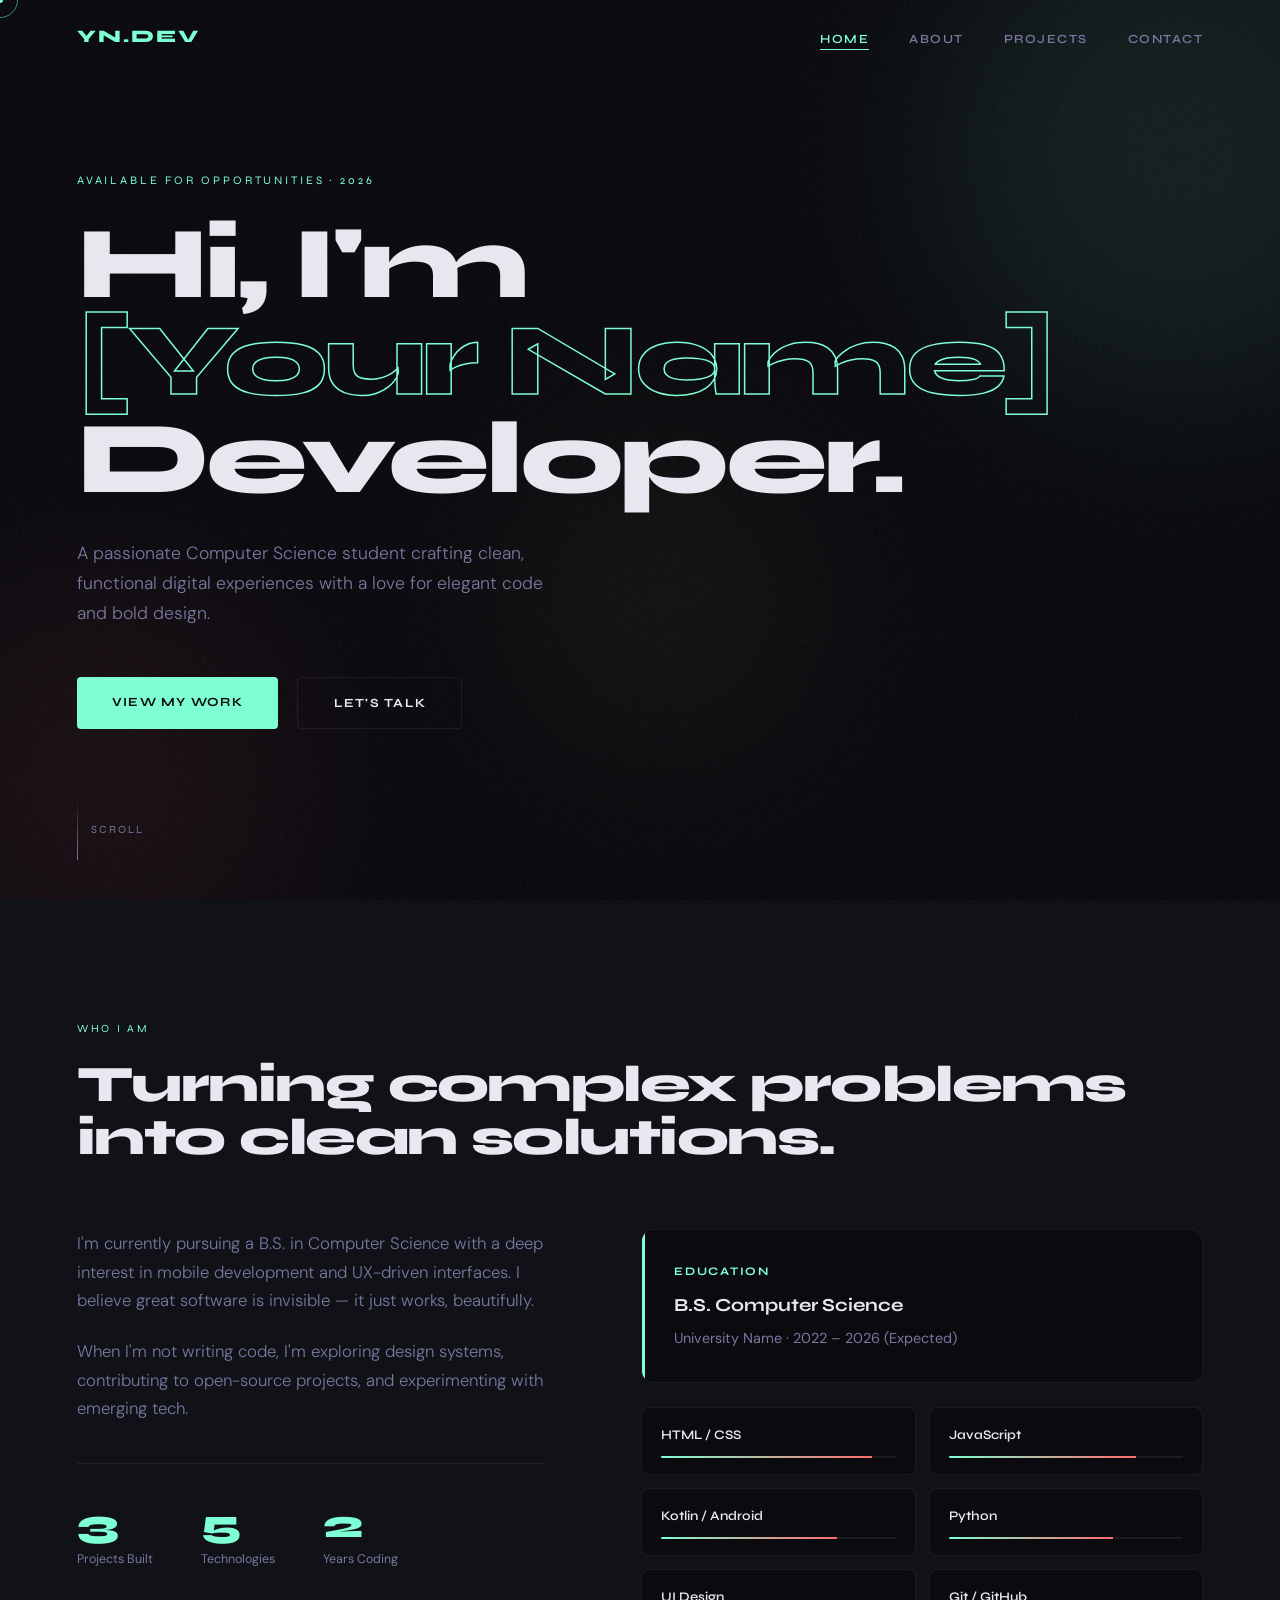
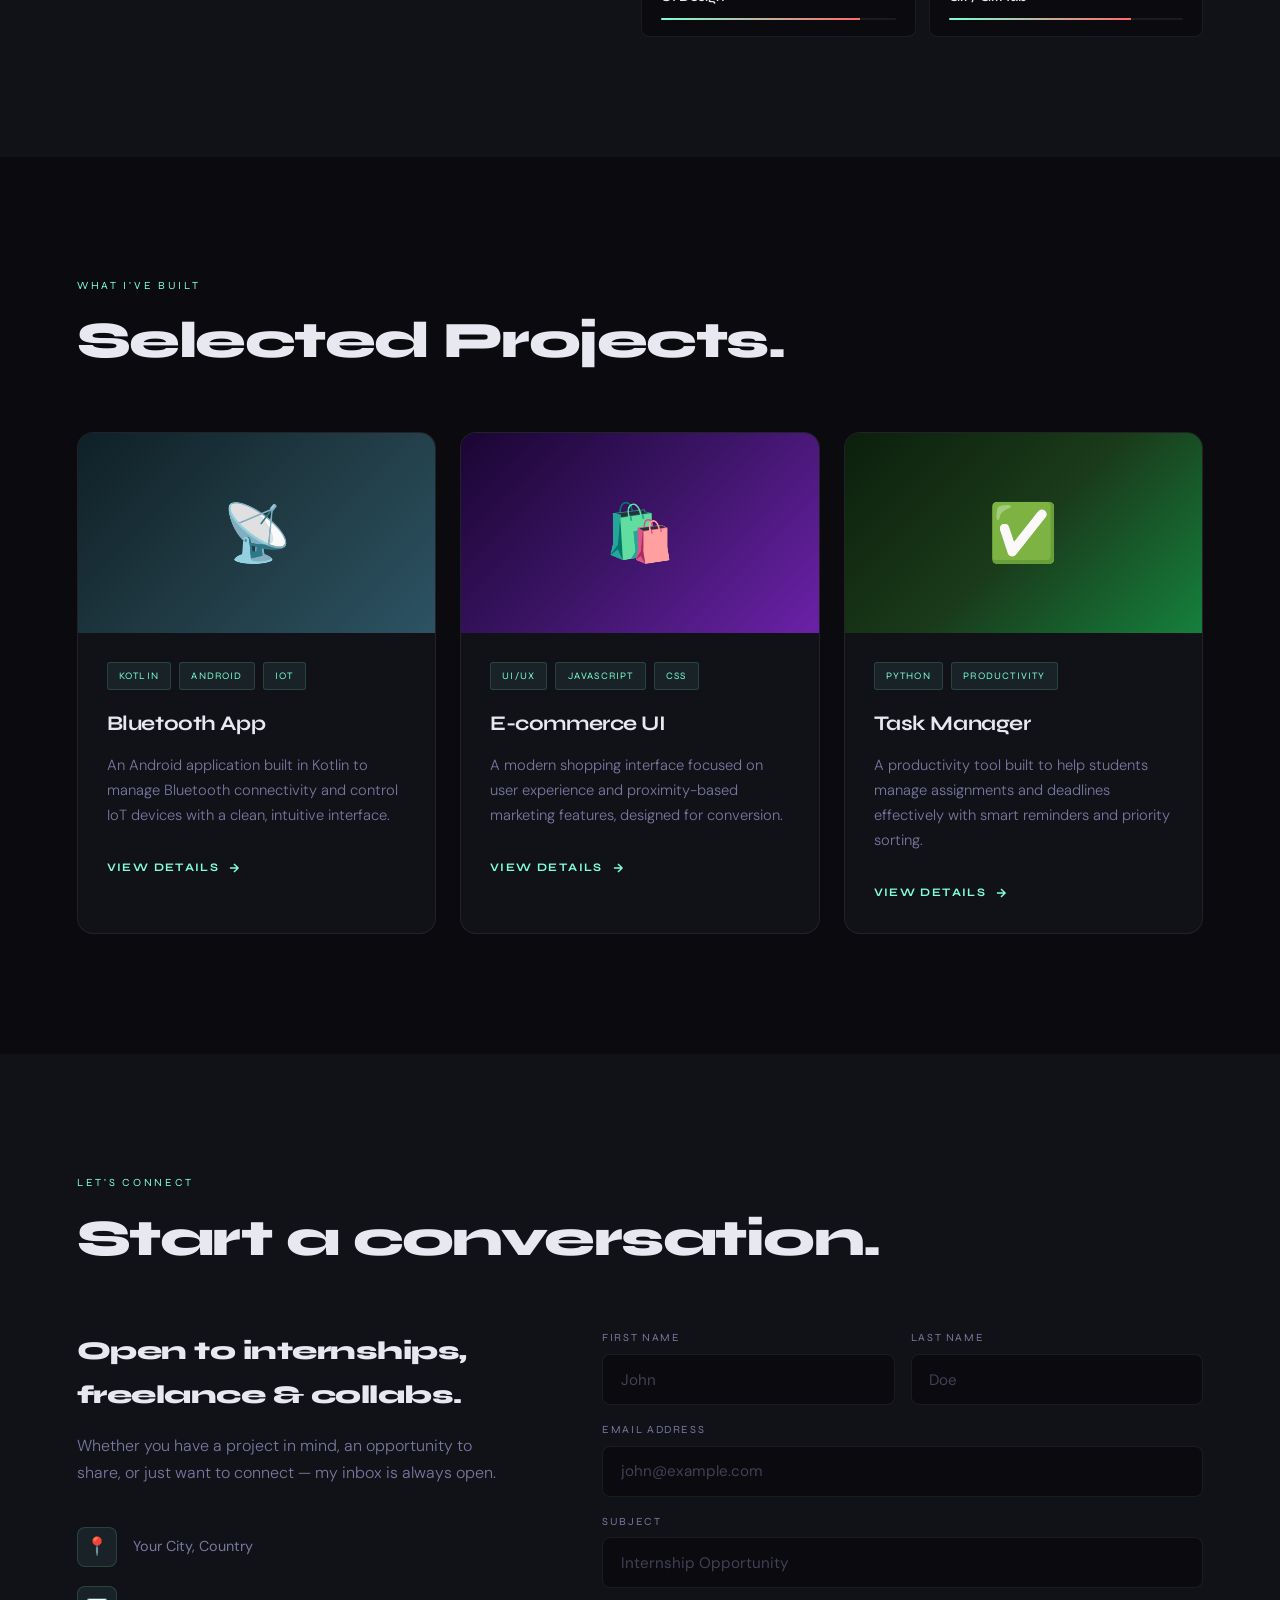
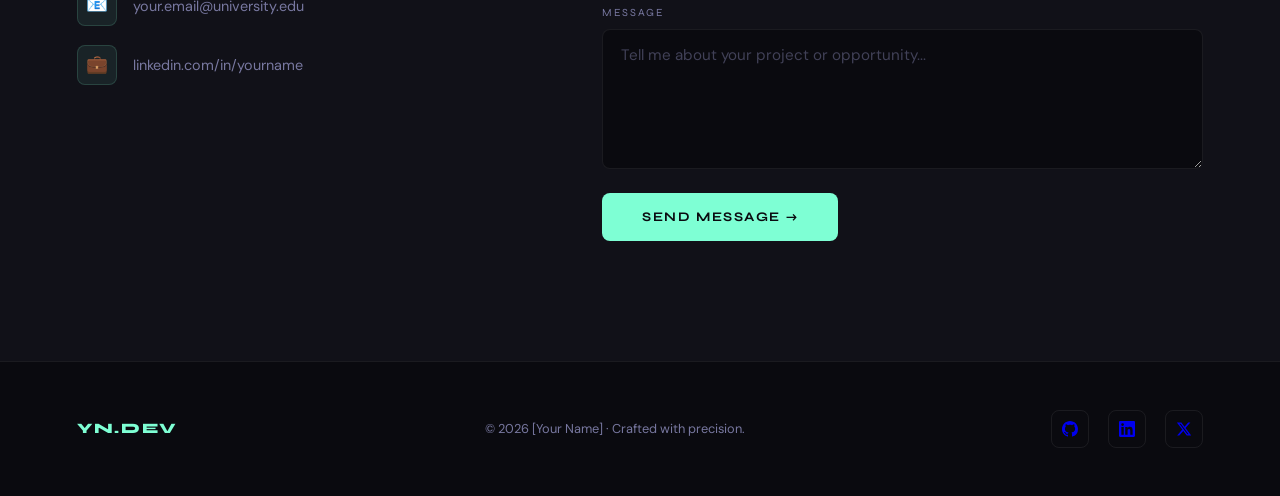
==== portfolios/p1/index.html @ dcbaabc7 "add store" ====
<!DOCTYPE html>
<html lang="en">
<head>
  <meta charset="UTF-8" />
  <meta name="viewport" content="width=device-width, initial-scale=1.0" />
  <title>Portfolio — Creative Developer</title>
  <link rel="preconnect" href="https://fonts.googleapis.com" />
  <link href="https://fonts.googleapis.com/css2?family=Syne:wght@400;600;700;800&family=DM+Sans:ital,wght@0,300;0,400;0,500;1,300&display=swap" rel="stylesheet" />

  <style>
    /* ─── RESET & TOKENS ─────────────────────────────── */
    *, *::before, *::after { margin:0; padding:0; box-sizing:border-box; }

    :root {
      --bg:        #0a0a0f;
      --surface:   #111118;
      --border:    rgba(255,255,255,0.07);
      --text:      #e8e8f0;
      --muted:     #7878a0;
      --accent:    #7effd4;
      --accent2:   #ff6b6b;
      --accent3:   #ffdb70;
      --glow:      rgba(126,255,212,0.18);
      --ff-head:   'Syne', sans-serif;
      --ff-body:   'DM Sans', sans-serif;
      --ease:      cubic-bezier(0.22,1,0.36,1);
    }

    html { scroll-behavior: smooth; }

    body {
      background: var(--bg);
      color: var(--text);
      font-family: var(--ff-body);
      font-size: 16px;
      line-height: 1.7;
      overflow-x: hidden;
      cursor: none;
    }

    /* ─── CUSTOM CURSOR ──────────────────────────────── */
    #cursor-dot, #cursor-ring {
      position: fixed;
      border-radius: 50%;
      pointer-events: none;
      z-index: 9999;
      transition: opacity 0.3s;
    }
    #cursor-dot {
      width: 6px; height: 6px;
      background: var(--accent);
      top: -3px; left: -3px;
      transition: transform 0.1s var(--ease);
    }
    #cursor-ring {
      width: 36px; height: 36px;
      border: 1.5px solid var(--accent);
      top: -18px; left: -18px;
      opacity: 0.5;
      transition: transform 0.18s var(--ease), width 0.3s var(--ease), height 0.3s var(--ease), border-color 0.3s;
    }
    body.hovering #cursor-ring {
      width: 56px; height: 56px;
      top: -28px; left: -28px;
      border-color: var(--accent2);
      opacity: 0.8;
    }

    /* ─── NOISE OVERLAY ──────────────────────────────── */
    body::before {
      content:'';
      position: fixed;
      inset: 0;
      background-image: url("data:image/svg+xml,%3Csvg viewBox='0 0 256 256' xmlns='http://www.w3.org/2000/svg'%3E%3Cfilter id='noise'%3E%3CfeTurbulence type='fractalNoise' baseFrequency='0.9' numOctaves='4' stitchTiles='stitch'/%3E%3C/filter%3E%3Crect width='100%25' height='100%25' filter='url(%23noise)' opacity='1'/%3E%3C/svg%3E");
      opacity: 0.03;
      pointer-events: none;
      z-index: 9998;
    }

    /* ─── NAV ────────────────────────────────────────── */
    nav {
      position: fixed;
      top: 0; left: 0; right: 0;
      padding: 1.4rem 6%;
      display: flex;
      justify-content: space-between;
      align-items: center;
      z-index: 900;
      transition: background 0.4s, padding 0.3s;
    }
    nav.scrolled {
      background: rgba(10,10,15,0.85);
      backdrop-filter: blur(20px);
      padding: 0.8rem 6%;
      border-bottom: 1px solid var(--border);
    }
    .logo {
      font-family: var(--ff-head);
      font-size: 1.1rem;
      font-weight: 800;
      letter-spacing: 0.12em;
      color: var(--accent);
      text-transform: uppercase;
    }
    .nav-links {
      list-style: none;
      display: flex;
      gap: 2.5rem;
    }
    .nav-links a {
      font-family: var(--ff-head);
      font-size: 0.78rem;
      font-weight: 600;
      letter-spacing: 0.12em;
      text-transform: uppercase;
      color: var(--muted);
      text-decoration: none;
      transition: color 0.25s;
      position: relative;
    }
    .nav-links a::after {
      content:'';
      position: absolute;
      bottom: -4px; left: 0;
      width: 0; height: 1px;
      background: var(--accent);
      transition: width 0.3s var(--ease);
    }
    .nav-links a:hover { color: var(--text); }
    .nav-links a:hover::after { width: 100%; }

    /* ─── HAMBURGER ──────────────────────────────────── */
    .hamburger {
      display: none;
      flex-direction: column;
      gap: 5px;
      cursor: none;
      background: none;
      border: none;
    }
    .hamburger span {
      display: block;
      width: 24px; height: 1.5px;
      background: var(--text);
      transition: transform 0.3s, opacity 0.3s;
    }
    .hamburger.open span:nth-child(1) { transform: translateY(6.5px) rotate(45deg); }
    .hamburger.open span:nth-child(2) { opacity:0; }
    .hamburger.open span:nth-child(3) { transform: translateY(-6.5px) rotate(-45deg); }

    /* ─── MOBILE MENU ────────────────────────────────── */
    .mobile-menu {
      position: fixed;
      inset: 0;
      background: var(--bg);
      z-index: 800;
      display: flex;
      flex-direction: column;
      justify-content: center;
      align-items: center;
      gap: 2.5rem;
      transform: translateX(100%);
      transition: transform 0.5s var(--ease);
    }
    .mobile-menu.open { transform: translateX(0); }
    .mobile-menu a {
      font-family: var(--ff-head);
      font-size: 2.5rem;
      font-weight: 800;
      color: var(--text);
      text-decoration: none;
      letter-spacing: -0.02em;
      transition: color 0.2s;
    }
    .mobile-menu a:hover { color: var(--accent); }

    /* ─── HERO ───────────────────────────────────────── */
    .hero {
      min-height: 100vh;
      display: flex;
      flex-direction: column;
      justify-content: center;
      padding: 0 6%;
      position: relative;
      overflow: hidden;
    }

    /* Animated gradient orbs */
    .orb {
      position: absolute;
      border-radius: 50%;
      filter: blur(90px);
      opacity: 0.35;
      animation: drift 12s ease-in-out infinite alternate;
    }
    .orb-1 { width: 500px; height: 500px; background: rgba(126,255,212,0.25); top: -100px; right: -150px; animation-delay: 0s; }
    .orb-2 { width: 400px; height: 400px; background: rgba(255,107,107,0.2); bottom: -80px; left: -100px; animation-delay: -4s; }
    .orb-3 { width: 300px; height: 300px; background: rgba(255,219,112,0.15); top: 50%; left: 40%; animation-delay: -8s; }

    @keyframes drift {
      from { transform: translate(0,0) scale(1); }
      to   { transform: translate(40px,30px) scale(1.08); }
    }

    .hero-eyebrow {
      font-family: var(--ff-head);
      font-size: 0.72rem;
      letter-spacing: 0.25em;
      text-transform: uppercase;
      color: var(--accent);
      margin-bottom: 1.5rem;
      opacity: 0;
      animation: slideUp 0.8s 0.3s var(--ease) forwards;
    }

    .hero h1 {
      font-family: var(--ff-head);
      font-size: clamp(3rem, 8vw, 7.5rem);
      font-weight: 800;
      line-height: 0.95;
      letter-spacing: -0.035em;
      margin-bottom: 2rem;
      opacity: 0;
      animation: slideUp 0.9s 0.5s var(--ease) forwards;
    }

    .hero h1 .line { display: block; }
    .hero h1 .highlight {
      color: transparent;
      -webkit-text-stroke: 1.5px var(--accent);
    }

    .hero-sub {
      font-size: 1.1rem;
      color: var(--muted);
      max-width: 480px;
      margin-bottom: 3rem;
      font-weight: 300;
      opacity: 0;
      animation: slideUp 0.9s 0.7s var(--ease) forwards;
    }

    .hero-actions {
      display: flex;
      gap: 1.2rem;
      flex-wrap: wrap;
      opacity: 0;
      animation: slideUp 0.9s 0.9s var(--ease) forwards;
    }

    .btn-primary {
      padding: 0.9rem 2.2rem;
      background: var(--accent);
      color: #0a0a0f;
      border: none;
      border-radius: 4px;
      font-family: var(--ff-head);
      font-size: 0.78rem;
      font-weight: 700;
      letter-spacing: 0.1em;
      text-transform: uppercase;
      text-decoration: none;
      cursor: none;
      transition: transform 0.25s var(--ease), box-shadow 0.25s;
    }
    .btn-primary:hover {
      transform: translateY(-3px);
      box-shadow: 0 12px 30px rgba(126,255,212,0.35);
    }

    .btn-ghost {
      padding: 0.9rem 2.2rem;
      background: transparent;
      color: var(--text);
      border: 1px solid var(--border);
      border-radius: 4px;
      font-family: var(--ff-head);
      font-size: 0.78rem;
      font-weight: 700;
      letter-spacing: 0.1em;
      text-transform: uppercase;
      text-decoration: none;
      cursor: none;
      transition: border-color 0.25s, color 0.25s, transform 0.25s var(--ease);
    }
    .btn-ghost:hover {
      border-color: var(--accent);
      color: var(--accent);
      transform: translateY(-3px);
    }

    /* Scroll indicator */
    .scroll-cue {
      position: absolute;
      bottom: 2.5rem;
      left: 6%;
      display: flex;
      align-items: center;
      gap: 0.8rem;
      font-family: var(--ff-head);
      font-size: 0.68rem;
      letter-spacing: 0.2em;
      text-transform: uppercase;
      color: var(--muted);
      opacity: 0;
      animation: fadeIn 1s 1.4s forwards;
    }
    .scroll-cue::before {
      content:'';
      display: block;
      width: 1px;
      height: 60px;
      background: linear-gradient(to bottom, transparent, var(--muted));
      animation: scrollPulse 2s infinite;
    }
    @keyframes scrollPulse {
      0%,100% { opacity:0.4; }
      50% { opacity:1; }
    }

    /* ─── SECTION BASE ───────────────────────────────── */
    section { padding: 120px 6%; }

    .section-label {
      font-family: var(--ff-head);
      font-size: 0.68rem;
      letter-spacing: 0.25em;
      text-transform: uppercase;
      color: var(--accent);
      margin-bottom: 1.2rem;
    }

    .section-title {
      font-family: var(--ff-head);
      font-size: clamp(2rem, 4vw, 3.2rem);
      font-weight: 800;
      letter-spacing: -0.03em;
      line-height: 1.05;
      margin-bottom: 4rem;
    }

    /* ─── ABOUT ──────────────────────────────────────── */
    #about { background: var(--surface); }

    .about-grid {
      display: grid;
      grid-template-columns: 1fr 1.2fr;
      gap: 6rem;
      align-items: start;
    }

    .about-left p {
      font-size: 1.05rem;
      color: var(--muted);
      font-weight: 300;
      margin-bottom: 1.4rem;
    }

    .stat-row {
      display: flex;
      gap: 3rem;
      margin-top: 2.5rem;
      padding-top: 2.5rem;
      border-top: 1px solid var(--border);
    }
    .stat-item {}
    .stat-num {
      font-family: var(--ff-head);
      font-size: 2.5rem;
      font-weight: 800;
      color: var(--accent);
      line-height: 1;
    }
    .stat-label {
      font-size: 0.78rem;
      color: var(--muted);
      margin-top: 0.3rem;
    }

    .about-right {}

    .edu-card {
      background: var(--bg);
      border: 1px solid var(--border);
      border-radius: 12px;
      padding: 2rem;
      margin-bottom: 1.5rem;
      position: relative;
      overflow: hidden;
      transition: border-color 0.3s;
    }
    .edu-card::before {
      content:'';
      position: absolute;
      top:0; left:0;
      width: 3px; height: 100%;
      background: var(--accent);
    }
    .edu-card:hover { border-color: rgba(126,255,212,0.3); }
    .edu-card h4 {
      font-family: var(--ff-head);
      font-size: 0.72rem;
      letter-spacing: 0.15em;
      text-transform: uppercase;
      color: var(--accent);
      margin-bottom: 0.5rem;
    }
    .edu-card h3 {
      font-family: var(--ff-head);
      font-size: 1.15rem;
      font-weight: 700;
      margin-bottom: 0.3rem;
    }
    .edu-card p { font-size: 0.9rem; color: var(--muted); }

    /* Skills */
    .skills-grid {
      display: grid;
      grid-template-columns: repeat(2, 1fr);
      gap: 0.8rem;
      margin-top: 1.5rem;
    }
    .skill-item {
      background: var(--bg);
      border: 1px solid var(--border);
      border-radius: 8px;
      padding: 1rem 1.2rem;
      transition: border-color 0.3s, transform 0.3s;
    }
    .skill-item:hover {
      border-color: rgba(126,255,212,0.4);
      transform: translateX(4px);
    }
    .skill-name {
      font-family: var(--ff-head);
      font-size: 0.82rem;
      font-weight: 600;
      margin-bottom: 0.6rem;
    }
    .skill-bar {
      height: 2px;
      background: var(--border);
      border-radius: 2px;
      overflow: hidden;
    }
    .skill-fill {
      height: 100%;
      background: linear-gradient(90deg, var(--accent), var(--accent2));
      width: 0;
      transition: width 1.2s var(--ease);
    }

    /* ─── PROJECTS ───────────────────────────────────── */
    #projects {}

    .projects-grid {
      display: grid;
      grid-template-columns: repeat(auto-fit, minmax(340px,1fr));
      gap: 1.5rem;
    }

    .project-card {
      background: var(--surface);
      border: 1px solid var(--border);
      border-radius: 16px;
      overflow: hidden;
      transition: transform 0.4s var(--ease), border-color 0.3s, box-shadow 0.4s;
      position: relative;
    }
    .project-card:hover {
      transform: translateY(-8px);
      border-color: rgba(126,255,212,0.25);
      box-shadow: 0 30px 60px rgba(0,0,0,0.4);
    }

    .project-thumb {
      height: 200px;
      display: flex;
      align-items: center;
      justify-content: center;
      font-size: 4rem;
      position: relative;
      overflow: hidden;
    }
    .project-thumb-1 { background: linear-gradient(135deg, #0f2027, #203a43, #2c5364); }
    .project-thumb-2 { background: linear-gradient(135deg, #1a0533, #3d1568, #6b21a8); }
    .project-thumb-3 { background: linear-gradient(135deg, #0c1f0c, #1a3a1a, #15803d); }

    .project-thumb-inner {
      position: relative;
      z-index: 1;
      font-size: 3.5rem;
      transition: transform 0.4s var(--ease);
    }
    .project-card:hover .project-thumb-inner { transform: scale(1.15) rotate(-5deg); }

    .project-body { padding: 1.8rem; }
    .project-tags {
      display: flex;
      gap: 0.5rem;
      flex-wrap: wrap;
      margin-bottom: 1rem;
    }
    .project-tag {
      font-family: var(--ff-head);
      font-size: 0.62rem;
      letter-spacing: 0.12em;
      text-transform: uppercase;
      padding: 0.3rem 0.7rem;
      border-radius: 3px;
      background: rgba(126,255,212,0.08);
      color: var(--accent);
      border: 1px solid rgba(126,255,212,0.15);
    }
    .project-body h3 {
      font-family: var(--ff-head);
      font-size: 1.3rem;
      font-weight: 700;
      letter-spacing: -0.02em;
      margin-bottom: 0.7rem;
    }
    .project-body p {
      font-size: 0.92rem;
      color: var(--muted);
      margin-bottom: 1.5rem;
      font-weight: 300;
    }
    .project-link {
      display: inline-flex;
      align-items: center;
      gap: 0.5rem;
      font-family: var(--ff-head);
      font-size: 0.72rem;
      font-weight: 700;
      letter-spacing: 0.12em;
      text-transform: uppercase;
      color: var(--accent);
      text-decoration: none;
      transition: gap 0.25s;
      cursor: none;
    }
    .project-link:hover { gap: 0.9rem; }
    .project-link svg { transition: transform 0.25s; }
    .project-link:hover svg { transform: translateX(3px); }

    /* ─── CONTACT ────────────────────────────────────── */
    #contact { background: var(--surface); }

    .contact-wrap {
      display: grid;
      grid-template-columns: 1fr 1.4fr;
      gap: 6rem;
      align-items: start;
    }

    .contact-left h3 {
      font-family: var(--ff-head);
      font-size: 1.6rem;
      font-weight: 800;
      letter-spacing: -0.02em;
      margin-bottom: 1rem;
    }
    .contact-left p {
      color: var(--muted);
      font-weight: 300;
      margin-bottom: 2.5rem;
    }
    .contact-info-item {
      display: flex;
      align-items: center;
      gap: 1rem;
      margin-bottom: 1.2rem;
      font-size: 0.9rem;
    }
    .contact-info-item .icon {
      width: 40px; height: 40px;
      background: rgba(126,255,212,0.08);
      border: 1px solid rgba(126,255,212,0.15);
      border-radius: 8px;
      display: flex;
      align-items: center;
      justify-content: center;
      font-size: 1.1rem;
      flex-shrink: 0;
    }
    .contact-info-item span { color: var(--muted); }

    /* Form */
    .contact-form {
      display: flex;
      flex-direction: column;
      gap: 1rem;
    }

    .form-row { display: grid; grid-template-columns: 1fr 1fr; gap: 1rem; }

    .form-group {
      display: flex;
      flex-direction: column;
      gap: 0.4rem;
    }
    .form-group label {
      font-family: var(--ff-head);
      font-size: 0.68rem;
      letter-spacing: 0.15em;
      text-transform: uppercase;
      color: var(--muted);
    }
    .form-group input,
    .form-group textarea,
    .form-group select {
      background: var(--bg);
      border: 1px solid var(--border);
      border-radius: 8px;
      padding: 0.9rem 1.1rem;
      color: var(--text);
      font-family: var(--ff-body);
      font-size: 0.95rem;
      outline: none;
      transition: border-color 0.25s, box-shadow 0.25s;
      cursor: none;
    }
    .form-group input::placeholder,
    .form-group textarea::placeholder { color: rgba(120,120,160,0.5); }
    .form-group input:focus,
    .form-group textarea:focus {
      border-color: rgba(126,255,212,0.4);
      box-shadow: 0 0 0 3px rgba(126,255,212,0.06);
    }
    .form-group textarea { resize: vertical; min-height: 140px; }

    .form-submit {
      margin-top: 0.5rem;
      padding: 1rem 2.5rem;
      background: var(--accent);
      color: #0a0a0f;
      border: none;
      border-radius: 8px;
      font-family: var(--ff-head);
      font-size: 0.82rem;
      font-weight: 700;
      letter-spacing: 0.12em;
      text-transform: uppercase;
      cursor: none;
      transition: transform 0.25s var(--ease), box-shadow 0.25s;
      align-self: flex-start;
      position: relative;
      overflow: hidden;
    }
    .form-submit::after {
      content:'';
      position: absolute;
      inset: 0;
      background: rgba(255,255,255,0);
      transition: background 0.25s;
    }
    .form-submit:hover {
      transform: translateY(-3px);
      box-shadow: 0 12px 30px rgba(126,255,212,0.4);
    }
    .form-submit:active { transform: translateY(0); }

    /* Toast */
    .toast {
      position: fixed;
      bottom: 2rem; right: 2rem;
      background: var(--accent);
      color: #0a0a0f;
      padding: 1rem 1.8rem;
      border-radius: 8px;
      font-family: var(--ff-head);
      font-size: 0.82rem;
      font-weight: 700;
      letter-spacing: 0.08em;
      z-index: 9000;
      transform: translateY(100px);
      opacity: 0;
      transition: transform 0.4s var(--ease), opacity 0.4s;
    }
    .toast.show { transform: translateY(0); opacity: 1; }

    /* ─── FOOTER ─────────────────────────────────────── */
    footer {
      padding: 3rem 6%;
      border-top: 1px solid var(--border);
      display: flex;
      justify-content: space-between;
      align-items: center;
      flex-wrap: wrap;
      gap: 1rem;
    }
    .footer-logo {
      font-family: var(--ff-head);
      font-weight: 800;
      font-size: 0.9rem;
      letter-spacing: 0.12em;
      text-transform: uppercase;
      color: var(--accent);
    }
    footer p {
      font-size: 0.8rem;
      color: var(--muted);
    }
    .social-links { display: flex; gap: 1.2rem; }
    .social-link {
      width: 38px; height: 38px;
      border: 1px solid var(--border);
      border-radius: 8px;
      display: flex;
      align-items: center;
      justify-content: center;
      font-size: 1rem;
      text-decoration: none;
      transition: border-color 0.25s, transform 0.25s;
      cursor: none;
    }
    .social-link:hover {
      border-color: var(--accent);
      transform: translateY(-3px);
    }

    /* ─── ANIMATIONS ─────────────────────────────────── */
    @keyframes slideUp {
      from { opacity:0; transform: translateY(28px); }
      to   { opacity:1; transform: translateY(0); }
    }
    @keyframes fadeIn {
      to { opacity:1; }
    }

    .reveal {
      opacity: 0;
      transform: translateY(40px);
      transition: opacity 0.8s var(--ease), transform 0.8s var(--ease);
    }
    .reveal.visible {
      opacity: 1;
      transform: translateY(0);
    }
    .reveal-delay-1 { transition-delay: 0.1s; }
    .reveal-delay-2 { transition-delay: 0.2s; }
    .reveal-delay-3 { transition-delay: 0.3s; }
    .reveal-delay-4 { transition-delay: 0.4s; }

    /* ─── ACTIVE NAV ─────────────────────────────────── */
    .nav-links a.active { color: var(--accent); }
    .nav-links a.active::after { width: 100%; }

    /* ─── MOBILE ─────────────────────────────────────── */
    @media (max-width: 900px) {
      .nav-links { display: none; }
      .hamburger { display: flex; }
      .about-grid { grid-template-columns: 1fr; gap: 3rem; }
      .contact-wrap { grid-template-columns: 1fr; gap: 3rem; }
      .form-row { grid-template-columns: 1fr; }
      section { padding: 80px 5%; }
      footer { flex-direction: column; text-align: center; }
    }

    @media (max-width: 480px) {
      .skills-grid { grid-template-columns: 1fr; }
      .stat-row { gap: 1.5rem; }
    }

    /* Selection */
    ::selection { background: rgba(126,255,212,0.25); }
  </style>
</head>
<body>

<!-- CURSOR -->
<div id="cursor-dot"></div>
<div id="cursor-ring"></div>

<!-- MOBILE MENU -->
<nav id="nav">
  <div class="logo">YN.DEV</div>
  <ul class="nav-links" id="navLinks">
    <li><a href="#home">Home</a></li>
    <li><a href="#about">About</a></li>
    <li><a href="#projects">Projects</a></li>
    <li><a href="#contact">Contact</a></li>
  </ul>
  <button class="hamburger" id="hamburger" aria-label="Menu">
    <span></span><span></span><span></span>
  </button>
</nav>

<div class="mobile-menu" id="mobileMenu">
  <a href="#home" class="mob-link">Home</a>
  <a href="#about" class="mob-link">About</a>
  <a href="#projects" class="mob-link">Projects</a>
  <a href="#contact" class="mob-link">Contact</a>
</div>

<!-- ─── HERO ─── -->
<section class="hero" id="home">
  <div class="orb orb-1"></div>
  <div class="orb orb-2"></div>
  <div class="orb orb-3"></div>

  <p class="hero-eyebrow">Available for opportunities · 2026</p>
  <h1>
    <span class="line">Hi, I'm</span>
    <span class="line highlight">[Your Name]</span>
    <span class="line">Developer.</span>
  </h1>
  <p class="hero-sub">A passionate Computer Science student crafting clean, functional digital experiences with a love for elegant code and bold design.</p>
  <div class="hero-actions">
    <a href="#projects" class="btn-primary">View My Work</a>
    <a href="#contact" class="btn-ghost">Let's Talk</a>
  </div>

  <div class="scroll-cue">Scroll</div>
</section>

<!-- ─── ABOUT ─── -->
<section id="about">
  <div class="reveal">
    <p class="section-label">Who I Am</p>
    <h2 class="section-title">Turning complex problems<br>into clean solutions.</h2>
  </div>

  <div class="about-grid">
    <div class="about-left reveal reveal-delay-1">
      <p>I'm currently pursuing a B.S. in Computer Science with a deep interest in mobile development and UX-driven interfaces. I believe great software is invisible — it just works, beautifully.</p>
      <p>When I'm not writing code, I'm exploring design systems, contributing to open-source projects, and experimenting with emerging tech.</p>

      <div class="stat-row">
        <div class="stat-item">
          <div class="stat-num" data-count="3">0</div>
          <div class="stat-label">Projects Built</div>
        </div>
        <div class="stat-item">
          <div class="stat-num" data-count="5">0</div>
          <div class="stat-label">Technologies</div>
        </div>
        <div class="stat-item">
          <div class="stat-num" data-count="2">0</div>
          <div class="stat-label">Years Coding</div>
        </div>
      </div>
    </div>

    <div class="about-right">
      <div class="edu-card reveal reveal-delay-2">
        <h4>Education</h4>
        <h3>B.S. Computer Science</h3>
        <p>University Name · 2022 – 2026 (Expected)</p>
      </div>

      <div class="skills-grid reveal reveal-delay-3">
        <div class="skill-item">
          <div class="skill-name">HTML / CSS</div>
          <div class="skill-bar"><div class="skill-fill" data-w="90"></div></div>
        </div>
        <div class="skill-item">
          <div class="skill-name">JavaScript</div>
          <div class="skill-bar"><div class="skill-fill" data-w="80"></div></div>
        </div>
        <div class="skill-item">
          <div class="skill-name">Kotlin / Android</div>
          <div class="skill-bar"><div class="skill-fill" data-w="75"></div></div>
        </div>
        <div class="skill-item">
          <div class="skill-name">Python</div>
          <div class="skill-bar"><div class="skill-fill" data-w="70"></div></div>
        </div>
        <div class="skill-item">
          <div class="skill-name">UI Design</div>
          <div class="skill-bar"><div class="skill-fill" data-w="85"></div></div>
        </div>
        <div class="skill-item">
          <div class="skill-name">Git / GitHub</div>
          <div class="skill-bar"><div class="skill-fill" data-w="78"></div></div>
        </div>
      </div>
    </div>
  </div>
</section>

<!-- ─── PROJECTS ─── -->
<section id="projects">
  <div class="reveal">
    <p class="section-label">What I've Built</p>
    <h2 class="section-title">Selected Projects.</h2>
  </div>

  <div class="projects-grid">
    <div class="project-card reveal reveal-delay-1">
      <div class="project-thumb project-thumb-1">
        <div class="project-thumb-inner">📡</div>
      </div>
      <div class="project-body">
        <div class="project-tags">
          <span class="project-tag">Kotlin</span>
          <span class="project-tag">Android</span>
          <span class="project-tag">IoT</span>
        </div>
        <h3>Bluetooth App</h3>
        <p>An Android application built in Kotlin to manage Bluetooth connectivity and control IoT devices with a clean, intuitive interface.</p>
        <a href="#" class="project-link">
          View Details
          <svg width="14" height="14" viewBox="0 0 24 24" fill="none" stroke="currentColor" stroke-width="2.5"><path d="M5 12h14M12 5l7 7-7 7"/></svg>
        </a>
      </div>
    </div>

    <div class="project-card reveal reveal-delay-2">
      <div class="project-thumb project-thumb-2">
        <div class="project-thumb-inner">🛍️</div>
      </div>
      <div class="project-body">
        <div class="project-tags">
          <span class="project-tag">UI/UX</span>
          <span class="project-tag">JavaScript</span>
          <span class="project-tag">CSS</span>
        </div>
        <h3>E-commerce UI</h3>
        <p>A modern shopping interface focused on user experience and proximity-based marketing features, designed for conversion.</p>
        <a href="#" class="project-link">
          View Details
          <svg width="14" height="14" viewBox="0 0 24 24" fill="none" stroke="currentColor" stroke-width="2.5"><path d="M5 12h14M12 5l7 7-7 7"/></svg>
        </a>
      </div>
    </div>

    <div class="project-card reveal reveal-delay-3">
      <div class="project-thumb project-thumb-3">
        <div class="project-thumb-inner">✅</div>
      </div>
      <div class="project-body">
        <div class="project-tags">
          <span class="project-tag">Python</span>
          <span class="project-tag">Productivity</span>
        </div>
        <h3>Task Manager</h3>
        <p>A productivity tool built to help students manage assignments and deadlines effectively with smart reminders and priority sorting.</p>
        <a href="#" class="project-link">
          View Details
          <svg width="14" height="14" viewBox="0 0 24 24" fill="none" stroke="currentColor" stroke-width="2.5"><path d="M5 12h14M12 5l7 7-7 7"/></svg>
        </a>
      </div>
    </div>
  </div>
</section>

<!-- ─── CONTACT ─── -->
<section id="contact">
  <div class="reveal">
    <p class="section-label">Let's Connect</p>
    <h2 class="section-title">Start a conversation.</h2>
  </div>

  <div class="contact-wrap">
    <div class="contact-left reveal reveal-delay-1">
      <h3>Open to internships,<br>freelance & collabs.</h3>
      <p>Whether you have a project in mind, an opportunity to share, or just want to connect — my inbox is always open.</p>
      <div class="contact-info-item">
        <div class="icon">📍</div>
        <span>Your City, Country</span>
      </div>
      <div class="contact-info-item">
        <div class="icon">📧</div>
        <span>your.email@university.edu</span>
      </div>
      <div class="contact-info-item">
        <div class="icon">💼</div>
        <span>linkedin.com/in/yourname</span>
      </div>
    </div>

    <form class="contact-form reveal reveal-delay-2" id="contactForm" novalidate>
      <div class="form-row">
        <div class="form-group">
          <label for="fname">First Name</label>
          <input type="text" id="fname" placeholder="John" required />
        </div>
        <div class="form-group">
          <label for="lname">Last Name</label>
          <input type="text" id="lname" placeholder="Doe" required />
        </div>
      </div>
      <div class="form-group">
        <label for="email">Email Address</label>
        <input type="email" id="email" placeholder="john@example.com" required />
      </div>
      <div class="form-group">
        <label for="subject">Subject</label>
        <input type="text" id="subject" placeholder="Internship Opportunity" />
      </div>
      <div class="form-group">
        <label for="message">Message</label>
        <textarea id="message" placeholder="Tell me about your project or opportunity..." required></textarea>
      </div>
      <button type="submit" class="form-submit">Send Message →</button>
    </form>
  </div>
</section>

<!-- ─── FOOTER ─── -->
<footer>
  <div class="footer-logo">YN.DEV</div>
  <p>© 2026 [Your Name] · Crafted with precision.</p>
  <div class="social-links">
    <a href="#" class="social-link" aria-label="GitHub">
      <svg width="16" height="16" fill="currentColor" viewBox="0 0 24 24"><path d="M12 0C5.37 0 0 5.37 0 12c0 5.31 3.435 9.795 8.205 11.385.6.105.825-.255.825-.57 0-.285-.015-1.23-.015-2.235-3.015.555-3.795-.735-4.035-1.41-.135-.345-.72-1.41-1.23-1.695-.42-.225-1.02-.78-.015-.795.945-.015 1.62.87 1.845 1.23 1.08 1.815 2.805 1.305 3.495.99.105-.78.42-1.305.765-1.605-2.67-.3-5.46-1.335-5.46-5.925 0-1.305.465-2.385 1.23-3.225-.12-.3-.54-1.53.12-3.18 0 0 1.005-.315 3.3 1.23.96-.27 1.98-.405 3-.405s2.04.135 3 .405c2.295-1.56 3.3-1.23 3.3-1.23.66 1.65.24 2.88.12 3.18.765.84 1.23 1.905 1.23 3.225 0 4.605-2.805 5.625-5.475 5.925.435.375.81 1.095.81 2.22 0 1.605-.015 2.895-.015 3.3 0 .315.225.69.825.57A12.02 12.02 0 0 0 24 12c0-6.63-5.37-12-12-12z"/></svg>
    </a>
    <a href="#" class="social-link" aria-label="LinkedIn">
      <svg width="16" height="16" fill="currentColor" viewBox="0 0 24 24"><path d="M20.447 20.452h-3.554v-5.569c0-1.328-.027-3.037-1.852-3.037-1.853 0-2.136 1.445-2.136 2.939v5.667H9.351V9h3.414v1.561h.046c.477-.9 1.637-1.85 3.37-1.85 3.601 0 4.267 2.37 4.267 5.455v6.286zM5.337 7.433a2.062 2.062 0 0 1-2.063-2.065 2.064 2.064 0 1 1 2.063 2.065zm1.782 13.019H3.555V9h3.564v11.452zM22.225 0H1.771C.792 0 0 .774 0 1.729v20.542C0 23.227.792 24 1.771 24h20.451C23.2 24 24 23.227 24 22.271V1.729C24 .774 23.2 0 22.222 0h.003z"/></svg>
    </a>
    <a href="#" class="social-link" aria-label="Twitter/X">
      <svg width="16" height="16" fill="currentColor" viewBox="0 0 24 24"><path d="M18.244 2.25h3.308l-7.227 8.26 8.502 11.24H16.17l-5.214-6.817L4.99 21.75H1.68l7.73-8.835L1.254 2.25H8.08l4.713 6.231zm-1.161 17.52h1.833L7.084 4.126H5.117z"/></svg>
    </a>
  </div>
</footer>

<!-- TOAST -->
<div class="toast" id="toast">✓ Message sent successfully!</div>

<script>
/* ─── CUSTOM CURSOR ─────────────────────────── */
const dot  = document.getElementById('cursor-dot');
const ring = document.getElementById('cursor-ring');
let mx=0, my=0, rx=0, ry=0;

document.addEventListener('mousemove', e => { mx=e.clientX; my=e.clientY; });

function animateCursor() {
  dot.style.transform  = `translate(${mx}px,${my}px)`;
  rx += (mx - rx) * 0.12;
  ry += (my - ry) * 0.12;
  ring.style.transform = `translate(${rx}px,${ry}px)`;
  requestAnimationFrame(animateCursor);
}
animateCursor();

document.querySelectorAll('a,button,.project-card,.skill-item').forEach(el => {
  el.addEventListener('mouseenter', () => document.body.classList.add('hovering'));
  el.addEventListener('mouseleave', () => document.body.classList.remove('hovering'));
});

/* ─── STICKY NAV ────────────────────────────── */
const nav = document.getElementById('nav');
window.addEventListener('scroll', () => {
  nav.classList.toggle('scrolled', window.scrollY > 60);
});

/* ─── HAMBURGER ─────────────────────────────── */
const ham = document.getElementById('hamburger');
const mob = document.getElementById('mobileMenu');
ham.addEventListener('click', () => {
  ham.classList.toggle('open');
  mob.classList.toggle('open');
});
document.querySelectorAll('.mob-link').forEach(l => {
  l.addEventListener('click', () => {
    ham.classList.remove('open');
    mob.classList.remove('open');
  });
});

/* ─── ACTIVE NAV ─────────────────────────────── */
const sections = document.querySelectorAll('section[id]');
const navAs    = document.querySelectorAll('.nav-links a');
const io = new IntersectionObserver(entries => {
  entries.forEach(e => {
    if (e.isIntersecting) {
      navAs.forEach(a => {
        a.classList.toggle('active', a.getAttribute('href') === '#' + e.target.id);
      });
    }
  });
}, { threshold: 0.4 });
sections.forEach(s => io.observe(s));

/* ─── SCROLL REVEAL ─────────────────────────── */
const revealObs = new IntersectionObserver(entries => {
  entries.forEach(e => {
    if (e.isIntersecting) {
      e.target.classList.add('visible');
      // Trigger skill bars
      e.target.querySelectorAll('.skill-fill').forEach(bar => {
        bar.style.width = bar.dataset.w + '%';
      });
      revealObs.unobserve(e.target);
    }
  });
}, { threshold: 0.15 });
document.querySelectorAll('.reveal').forEach(el => revealObs.observe(el));

/* ─── COUNTER ANIMATION ─────────────────────── */
function animateCounter(el, target) {
  let start = 0;
  const dur = 1400;
  const step = timestamp => {
    if (!start) start = timestamp;
    const prog = Math.min((timestamp - start) / dur, 1);
    el.textContent = Math.round(prog * target);
    if (prog < 1) requestAnimationFrame(step);
  };
  requestAnimationFrame(step);
}

const counterObs = new IntersectionObserver(entries => {
  entries.forEach(e => {
    if (e.isIntersecting) {
      e.target.querySelectorAll('[data-count]').forEach(el => {
        animateCounter(el, parseInt(el.dataset.count));
      });
      counterObs.unobserve(e.target);
    }
  });
}, { threshold: 0.5 });
document.querySelectorAll('.stat-row').forEach(el => counterObs.observe(el));

/* ─── CONTACT FORM ──────────────────────────── */
document.getElementById('contactForm').addEventListener('submit', function(e) {
  e.preventDefault();
  const btn = this.querySelector('.form-submit');
  btn.textContent = 'Sending…';
  btn.disabled = true;

  setTimeout(() => {
    btn.textContent = 'Send Message →';
    btn.disabled = false;
    this.reset();

    const toast = document.getElementById('toast');
    toast.classList.add('show');
    setTimeout(() => toast.classList.remove('show'), 3500);
  }, 1200);
});

/* ─── PARALLAX ORBS ─────────────────────────── */
window.addEventListener('mousemove', e => {
  const xFrac = (e.clientX / window.innerWidth  - 0.5);
  const yFrac = (e.clientY / window.innerHeight - 0.5);
  document.querySelectorAll('.orb').forEach((orb, i) => {
    const depth = (i + 1) * 18;
    orb.style.transform = `translate(${xFrac*depth}px,${yFrac*depth}px)`;
  });
});
</script>
</body>
</html>
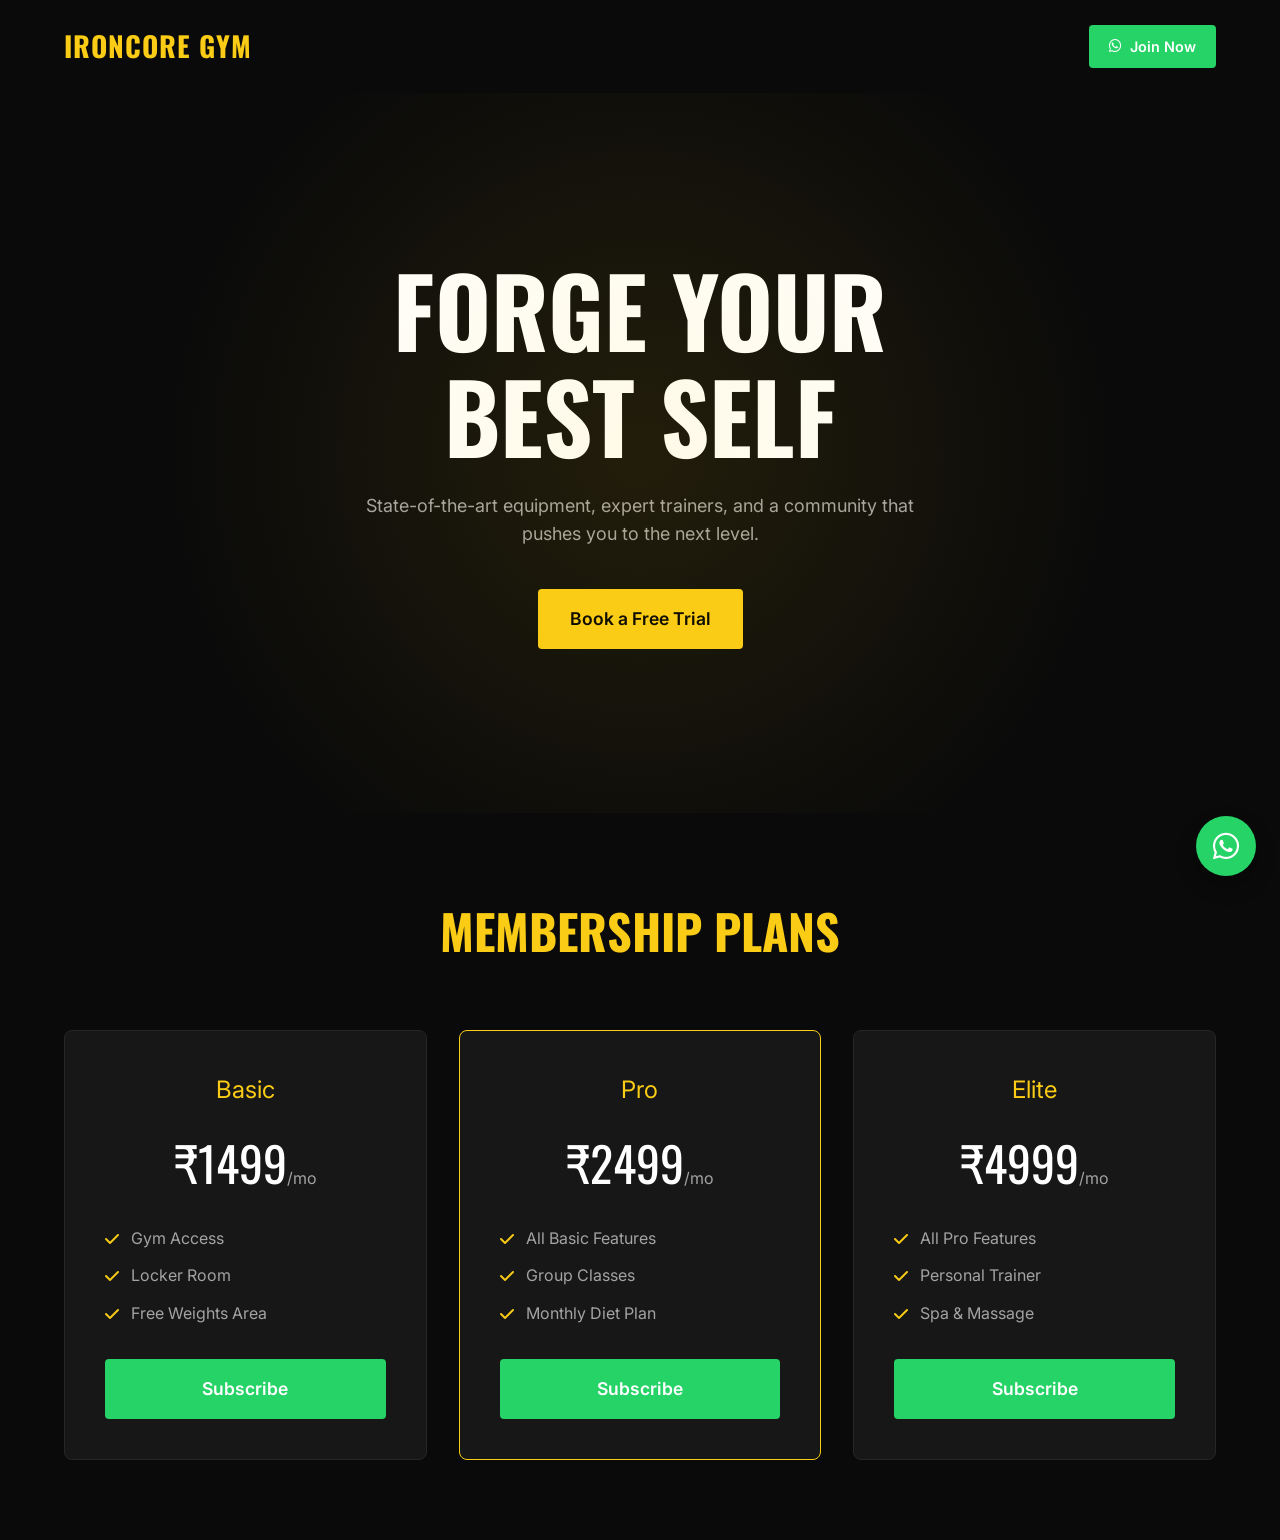
==== commit 5dc5bb0f: "update new projet card" ====
--- a/portfolios/p1/index.html
+++ b/portfolios/p1/index.html
@@ -1,1146 +1,117 @@
 <!DOCTYPE html>
 <html lang="en">
 <head>
-  <meta charset="UTF-8" />
-  <meta name="viewport" content="width=device-width, initial-scale=1.0" />
-  <title>Portfolio — Creative Developer</title>
-  <link rel="preconnect" href="https://fonts.googleapis.com" />
-  <link href="https://fonts.googleapis.com/css2?family=Syne:wght@400;600;700;800&family=DM+Sans:ital,wght@0,300;0,400;0,500;1,300&display=swap" rel="stylesheet" />
-
+  <meta charset="UTF-8">
+  <meta name="viewport" content="width=device-width, initial-scale=1.0">
+  <title>IronCore Gym</title>
+  <link href="https://fonts.googleapis.com/css2?family=Oswald:wght@500;700&family=Inter:wght@400;500;600&display=swap" rel="stylesheet">
+  <link rel="stylesheet" href="https://cdnjs.cloudflare.com/ajax/libs/font-awesome/6.4.0/css/all.min.css">
   <style>
-    /* ─── RESET & TOKENS ─────────────────────────────── */
-    *, *::before, *::after { margin:0; padding:0; box-sizing:border-box; }
-
     :root {
-      --bg:        #0a0a0f;
-      --surface:   #111118;
-      --border:    rgba(255,255,255,0.07);
-      --text:      #e8e8f0;
-      --muted:     #7878a0;
-      --accent:    #7effd4;
-      --accent2:   #ff6b6b;
-      --accent3:   #ffdb70;
-      --glow:      rgba(126,255,212,0.18);
-      --ff-head:   'Syne', sans-serif;
-      --ff-body:   'DM Sans', sans-serif;
-      --ease:      cubic-bezier(0.22,1,0.36,1);
+      --bg: #0a0a0a;
+      --surface: #171717;
+      --primary: #facc15;
+      --text: #ffffff;
+      --text-muted: #a3a3a3;
     }
-
-    html { scroll-behavior: smooth; }
-
-    body {
-      background: var(--bg);
-      color: var(--text);
-      font-family: var(--ff-body);
-      font-size: 16px;
-      line-height: 1.7;
-      overflow-x: hidden;
-      cursor: none;
-    }
-
-    /* ─── CUSTOM CURSOR ──────────────────────────────── */
-    #cursor-dot, #cursor-ring {
-      position: fixed;
-      border-radius: 50%;
-      pointer-events: none;
-      z-index: 9999;
-      transition: opacity 0.3s;
-    }
-    #cursor-dot {
-      width: 6px; height: 6px;
-      background: var(--accent);
-      top: -3px; left: -3px;
-      transition: transform 0.1s var(--ease);
-    }
-    #cursor-ring {
-      width: 36px; height: 36px;
-      border: 1.5px solid var(--accent);
-      top: -18px; left: -18px;
-      opacity: 0.5;
-      transition: transform 0.18s var(--ease), width 0.3s var(--ease), height 0.3s var(--ease), border-color 0.3s;
-    }
-    body.hovering #cursor-ring {
-      width: 56px; height: 56px;
-      top: -28px; left: -28px;
-      border-color: var(--accent2);
-      opacity: 0.8;
-    }
-
-    /* ─── NOISE OVERLAY ──────────────────────────────── */
-    body::before {
-      content:'';
-      position: fixed;
-      inset: 0;
-      background-image: url("data:image/svg+xml,%3Csvg viewBox='0 0 256 256' xmlns='http://www.w3.org/2000/svg'%3E%3Cfilter id='noise'%3E%3CfeTurbulence type='fractalNoise' baseFrequency='0.9' numOctaves='4' stitchTiles='stitch'/%3E%3C/filter%3E%3Crect width='100%25' height='100%25' filter='url(%23noise)' opacity='1'/%3E%3C/svg%3E");
-      opacity: 0.03;
-      pointer-events: none;
-      z-index: 9998;
-    }
-
-    /* ─── NAV ────────────────────────────────────────── */
-    nav {
-      position: fixed;
-      top: 0; left: 0; right: 0;
-      padding: 1.4rem 6%;
-      display: flex;
-      justify-content: space-between;
-      align-items: center;
-      z-index: 900;
-      transition: background 0.4s, padding 0.3s;
-    }
-    nav.scrolled {
-      background: rgba(10,10,15,0.85);
-      backdrop-filter: blur(20px);
-      padding: 0.8rem 6%;
-      border-bottom: 1px solid var(--border);
-    }
-    .logo {
-      font-family: var(--ff-head);
-      font-size: 1.1rem;
-      font-weight: 800;
-      letter-spacing: 0.12em;
-      color: var(--accent);
-      text-transform: uppercase;
-    }
-    .nav-links {
-      list-style: none;
-      display: flex;
-      gap: 2.5rem;
-    }
-    .nav-links a {
-      font-family: var(--ff-head);
-      font-size: 0.78rem;
-      font-weight: 600;
-      letter-spacing: 0.12em;
-      text-transform: uppercase;
-      color: var(--muted);
-      text-decoration: none;
-      transition: color 0.25s;
-      position: relative;
-    }
-    .nav-links a::after {
-      content:'';
-      position: absolute;
-      bottom: -4px; left: 0;
-      width: 0; height: 1px;
-      background: var(--accent);
-      transition: width 0.3s var(--ease);
-    }
-    .nav-links a:hover { color: var(--text); }
-    .nav-links a:hover::after { width: 100%; }
-
-    /* ─── HAMBURGER ──────────────────────────────────── */
-    .hamburger {
-      display: none;
-      flex-direction: column;
-      gap: 5px;
-      cursor: none;
-      background: none;
-      border: none;
-    }
-    .hamburger span {
-      display: block;
-      width: 24px; height: 1.5px;
-      background: var(--text);
-      transition: transform 0.3s, opacity 0.3s;
-    }
-    .hamburger.open span:nth-child(1) { transform: translateY(6.5px) rotate(45deg); }
-    .hamburger.open span:nth-child(2) { opacity:0; }
-    .hamburger.open span:nth-child(3) { transform: translateY(-6.5px) rotate(-45deg); }
-
-    /* ─── MOBILE MENU ────────────────────────────────── */
-    .mobile-menu {
-      position: fixed;
-      inset: 0;
-      background: var(--bg);
-      z-index: 800;
-      display: flex;
-      flex-direction: column;
-      justify-content: center;
-      align-items: center;
-      gap: 2.5rem;
-      transform: translateX(100%);
-      transition: transform 0.5s var(--ease);
-    }
-    .mobile-menu.open { transform: translateX(0); }
-    .mobile-menu a {
-      font-family: var(--ff-head);
-      font-size: 2.5rem;
-      font-weight: 800;
-      color: var(--text);
-      text-decoration: none;
-      letter-spacing: -0.02em;
-      transition: color 0.2s;
-    }
-    .mobile-menu a:hover { color: var(--accent); }
-
-    /* ─── HERO ───────────────────────────────────────── */
-    .hero {
-      min-height: 100vh;
-      display: flex;
-      flex-direction: column;
-      justify-content: center;
-      padding: 0 6%;
-      position: relative;
-      overflow: hidden;
-    }
-
-    /* Animated gradient orbs */
-    .orb {
-      position: absolute;
-      border-radius: 50%;
-      filter: blur(90px);
-      opacity: 0.35;
-      animation: drift 12s ease-in-out infinite alternate;
-    }
-    .orb-1 { width: 500px; height: 500px; background: rgba(126,255,212,0.25); top: -100px; right: -150px; animation-delay: 0s; }
-    .orb-2 { width: 400px; height: 400px; background: rgba(255,107,107,0.2); bottom: -80px; left: -100px; animation-delay: -4s; }
-    .orb-3 { width: 300px; height: 300px; background: rgba(255,219,112,0.15); top: 50%; left: 40%; animation-delay: -8s; }
-
-    @keyframes drift {
-      from { transform: translate(0,0) scale(1); }
-      to   { transform: translate(40px,30px) scale(1.08); }
-    }
-
-    .hero-eyebrow {
-      font-family: var(--ff-head);
-      font-size: 0.72rem;
-      letter-spacing: 0.25em;
-      text-transform: uppercase;
-      color: var(--accent);
-      margin-bottom: 1.5rem;
-      opacity: 0;
-      animation: slideUp 0.8s 0.3s var(--ease) forwards;
-    }
-
-    .hero h1 {
-      font-family: var(--ff-head);
-      font-size: clamp(3rem, 8vw, 7.5rem);
-      font-weight: 800;
-      line-height: 0.95;
-      letter-spacing: -0.035em;
-      margin-bottom: 2rem;
-      opacity: 0;
-      animation: slideUp 0.9s 0.5s var(--ease) forwards;
-    }
-
-    .hero h1 .line { display: block; }
-    .hero h1 .highlight {
-      color: transparent;
-      -webkit-text-stroke: 1.5px var(--accent);
-    }
-
-    .hero-sub {
-      font-size: 1.1rem;
-      color: var(--muted);
-      max-width: 480px;
-      margin-bottom: 3rem;
-      font-weight: 300;
-      opacity: 0;
-      animation: slideUp 0.9s 0.7s var(--ease) forwards;
-    }
-
-    .hero-actions {
-      display: flex;
-      gap: 1.2rem;
-      flex-wrap: wrap;
-      opacity: 0;
-      animation: slideUp 0.9s 0.9s var(--ease) forwards;
-    }
-
-    .btn-primary {
-      padding: 0.9rem 2.2rem;
-      background: var(--accent);
-      color: #0a0a0f;
-      border: none;
-      border-radius: 4px;
-      font-family: var(--ff-head);
-      font-size: 0.78rem;
-      font-weight: 700;
-      letter-spacing: 0.1em;
-      text-transform: uppercase;
-      text-decoration: none;
-      cursor: none;
-      transition: transform 0.25s var(--ease), box-shadow 0.25s;
-    }
-    .btn-primary:hover {
-      transform: translateY(-3px);
-      box-shadow: 0 12px 30px rgba(126,255,212,0.35);
-    }
-
-    .btn-ghost {
-      padding: 0.9rem 2.2rem;
-      background: transparent;
-      color: var(--text);
-      border: 1px solid var(--border);
-      border-radius: 4px;
-      font-family: var(--ff-head);
-      font-size: 0.78rem;
-      font-weight: 700;
-      letter-spacing: 0.1em;
-      text-transform: uppercase;
-      text-decoration: none;
-      cursor: none;
-      transition: border-color 0.25s, color 0.25s, transform 0.25s var(--ease);
-    }
-    .btn-ghost:hover {
-      border-color: var(--accent);
-      color: var(--accent);
-      transform: translateY(-3px);
-    }
-
-    /* Scroll indicator */
-    .scroll-cue {
-      position: absolute;
-      bottom: 2.5rem;
-      left: 6%;
-      display: flex;
-      align-items: center;
-      gap: 0.8rem;
-      font-family: var(--ff-head);
-      font-size: 0.68rem;
-      letter-spacing: 0.2em;
-      text-transform: uppercase;
-      color: var(--muted);
-      opacity: 0;
-      animation: fadeIn 1s 1.4s forwards;
-    }
-    .scroll-cue::before {
-      content:'';
-      display: block;
-      width: 1px;
-      height: 60px;
-      background: linear-gradient(to bottom, transparent, var(--muted));
-      animation: scrollPulse 2s infinite;
-    }
-    @keyframes scrollPulse {
-      0%,100% { opacity:0.4; }
-      50% { opacity:1; }
-    }
-
-    /* ─── SECTION BASE ───────────────────────────────── */
-    section { padding: 120px 6%; }
-
-    .section-label {
-      font-family: var(--ff-head);
-      font-size: 0.68rem;
-      letter-spacing: 0.25em;
-      text-transform: uppercase;
-      color: var(--accent);
-      margin-bottom: 1.2rem;
-    }
-
-    .section-title {
-      font-family: var(--ff-head);
-      font-size: clamp(2rem, 4vw, 3.2rem);
-      font-weight: 800;
-      letter-spacing: -0.03em;
-      line-height: 1.05;
-      margin-bottom: 4rem;
-    }
-
-    /* ─── ABOUT ──────────────────────────────────────── */
-    #about { background: var(--surface); }
-
-    .about-grid {
-      display: grid;
-      grid-template-columns: 1fr 1.2fr;
-      gap: 6rem;
-      align-items: start;
-    }
-
-    .about-left p {
-      font-size: 1.05rem;
-      color: var(--muted);
-      font-weight: 300;
-      margin-bottom: 1.4rem;
-    }
-
-    .stat-row {
-      display: flex;
-      gap: 3rem;
-      margin-top: 2.5rem;
-      padding-top: 2.5rem;
-      border-top: 1px solid var(--border);
-    }
-    .stat-item {}
-    .stat-num {
-      font-family: var(--ff-head);
-      font-size: 2.5rem;
-      font-weight: 800;
-      color: var(--accent);
-      line-height: 1;
-    }
-    .stat-label {
-      font-size: 0.78rem;
-      color: var(--muted);
-      margin-top: 0.3rem;
-    }
-
-    .about-right {}
-
-    .edu-card {
-      background: var(--bg);
-      border: 1px solid var(--border);
-      border-radius: 12px;
-      padding: 2rem;
-      margin-bottom: 1.5rem;
-      position: relative;
-      overflow: hidden;
-      transition: border-color 0.3s;
-    }
-    .edu-card::before {
-      content:'';
-      position: absolute;
-      top:0; left:0;
-      width: 3px; height: 100%;
-      background: var(--accent);
-    }
-    .edu-card:hover { border-color: rgba(126,255,212,0.3); }
-    .edu-card h4 {
-      font-family: var(--ff-head);
-      font-size: 0.72rem;
-      letter-spacing: 0.15em;
-      text-transform: uppercase;
-      color: var(--accent);
-      margin-bottom: 0.5rem;
-    }
-    .edu-card h3 {
-      font-family: var(--ff-head);
-      font-size: 1.15rem;
-      font-weight: 700;
-      margin-bottom: 0.3rem;
-    }
-    .edu-card p { font-size: 0.9rem; color: var(--muted); }
-
-    /* Skills */
-    .skills-grid {
-      display: grid;
-      grid-template-columns: repeat(2, 1fr);
-      gap: 0.8rem;
-      margin-top: 1.5rem;
-    }
-    .skill-item {
-      background: var(--bg);
-      border: 1px solid var(--border);
-      border-radius: 8px;
-      padding: 1rem 1.2rem;
-      transition: border-color 0.3s, transform 0.3s;
-    }
-    .skill-item:hover {
-      border-color: rgba(126,255,212,0.4);
-      transform: translateX(4px);
-    }
-    .skill-name {
-      font-family: var(--ff-head);
-      font-size: 0.82rem;
-      font-weight: 600;
-      margin-bottom: 0.6rem;
-    }
-    .skill-bar {
-      height: 2px;
-      background: var(--border);
-      border-radius: 2px;
-      overflow: hidden;
-    }
-    .skill-fill {
-      height: 100%;
-      background: linear-gradient(90deg, var(--accent), var(--accent2));
-      width: 0;
-      transition: width 1.2s var(--ease);
-    }
-
-    /* ─── PROJECTS ───────────────────────────────────── */
-    #projects {}
-
-    .projects-grid {
-      display: grid;
-      grid-template-columns: repeat(auto-fit, minmax(340px,1fr));
-      gap: 1.5rem;
-    }
-
-    .project-card {
-      background: var(--surface);
-      border: 1px solid var(--border);
-      border-radius: 16px;
-      overflow: hidden;
-      transition: transform 0.4s var(--ease), border-color 0.3s, box-shadow 0.4s;
-      position: relative;
-    }
-    .project-card:hover {
-      transform: translateY(-8px);
-      border-color: rgba(126,255,212,0.25);
-      box-shadow: 0 30px 60px rgba(0,0,0,0.4);
-    }
-
-    .project-thumb {
-      height: 200px;
-      display: flex;
-      align-items: center;
-      justify-content: center;
-      font-size: 4rem;
-      position: relative;
-      overflow: hidden;
-    }
-    .project-thumb-1 { background: linear-gradient(135deg, #0f2027, #203a43, #2c5364); }
-    .project-thumb-2 { background: linear-gradient(135deg, #1a0533, #3d1568, #6b21a8); }
-    .project-thumb-3 { background: linear-gradient(135deg, #0c1f0c, #1a3a1a, #15803d); }
-
-    .project-thumb-inner {
-      position: relative;
-      z-index: 1;
-      font-size: 3.5rem;
-      transition: transform 0.4s var(--ease);
-    }
-    .project-card:hover .project-thumb-inner { transform: scale(1.15) rotate(-5deg); }
-
-    .project-body { padding: 1.8rem; }
-    .project-tags {
-      display: flex;
-      gap: 0.5rem;
-      flex-wrap: wrap;
-      margin-bottom: 1rem;
-    }
-    .project-tag {
-      font-family: var(--ff-head);
-      font-size: 0.62rem;
-      letter-spacing: 0.12em;
-      text-transform: uppercase;
-      padding: 0.3rem 0.7rem;
-      border-radius: 3px;
-      background: rgba(126,255,212,0.08);
-      color: var(--accent);
-      border: 1px solid rgba(126,255,212,0.15);
-    }
-    .project-body h3 {
-      font-family: var(--ff-head);
-      font-size: 1.3rem;
-      font-weight: 700;
-      letter-spacing: -0.02em;
-      margin-bottom: 0.7rem;
-    }
-    .project-body p {
-      font-size: 0.92rem;
-      color: var(--muted);
-      margin-bottom: 1.5rem;
-      font-weight: 300;
-    }
-    .project-link {
-      display: inline-flex;
-      align-items: center;
-      gap: 0.5rem;
-      font-family: var(--ff-head);
-      font-size: 0.72rem;
-      font-weight: 700;
-      letter-spacing: 0.12em;
-      text-transform: uppercase;
-      color: var(--accent);
-      text-decoration: none;
-      transition: gap 0.25s;
-      cursor: none;
-    }
-    .project-link:hover { gap: 0.9rem; }
-    .project-link svg { transition: transform 0.25s; }
-    .project-link:hover svg { transform: translateX(3px); }
-
-    /* ─── CONTACT ────────────────────────────────────── */
-    #contact { background: var(--surface); }
-
-    .contact-wrap {
-      display: grid;
-      grid-template-columns: 1fr 1.4fr;
-      gap: 6rem;
-      align-items: start;
-    }
-
-    .contact-left h3 {
-      font-family: var(--ff-head);
-      font-size: 1.6rem;
-      font-weight: 800;
-      letter-spacing: -0.02em;
-      margin-bottom: 1rem;
-    }
-    .contact-left p {
-      color: var(--muted);
-      font-weight: 300;
-      margin-bottom: 2.5rem;
-    }
-    .contact-info-item {
-      display: flex;
-      align-items: center;
-      gap: 1rem;
-      margin-bottom: 1.2rem;
-      font-size: 0.9rem;
-    }
-    .contact-info-item .icon {
-      width: 40px; height: 40px;
-      background: rgba(126,255,212,0.08);
-      border: 1px solid rgba(126,255,212,0.15);
-      border-radius: 8px;
-      display: flex;
-      align-items: center;
-      justify-content: center;
-      font-size: 1.1rem;
-      flex-shrink: 0;
-    }
-    .contact-info-item span { color: var(--muted); }
-
-    /* Form */
-    .contact-form {
-      display: flex;
-      flex-direction: column;
-      gap: 1rem;
-    }
-
-    .form-row { display: grid; grid-template-columns: 1fr 1fr; gap: 1rem; }
-
-    .form-group {
-      display: flex;
-      flex-direction: column;
-      gap: 0.4rem;
-    }
-    .form-group label {
-      font-family: var(--ff-head);
-      font-size: 0.68rem;
-      letter-spacing: 0.15em;
-      text-transform: uppercase;
-      color: var(--muted);
-    }
-    .form-group input,
-    .form-group textarea,
-    .form-group select {
-      background: var(--bg);
-      border: 1px solid var(--border);
-      border-radius: 8px;
-      padding: 0.9rem 1.1rem;
-      color: var(--text);
-      font-family: var(--ff-body);
-      font-size: 0.95rem;
-      outline: none;
-      transition: border-color 0.25s, box-shadow 0.25s;
-      cursor: none;
-    }
-    .form-group input::placeholder,
-    .form-group textarea::placeholder { color: rgba(120,120,160,0.5); }
-    .form-group input:focus,
-    .form-group textarea:focus {
-      border-color: rgba(126,255,212,0.4);
-      box-shadow: 0 0 0 3px rgba(126,255,212,0.06);
-    }
-    .form-group textarea { resize: vertical; min-height: 140px; }
-
-    .form-submit {
-      margin-top: 0.5rem;
-      padding: 1rem 2.5rem;
-      background: var(--accent);
-      color: #0a0a0f;
-      border: none;
-      border-radius: 8px;
-      font-family: var(--ff-head);
-      font-size: 0.82rem;
-      font-weight: 700;
-      letter-spacing: 0.12em;
-      text-transform: uppercase;
-      cursor: none;
-      transition: transform 0.25s var(--ease), box-shadow 0.25s;
-      align-self: flex-start;
-      position: relative;
-      overflow: hidden;
-    }
-    .form-submit::after {
-      content:'';
-      position: absolute;
-      inset: 0;
-      background: rgba(255,255,255,0);
-      transition: background 0.25s;
-    }
-    .form-submit:hover {
-      transform: translateY(-3px);
-      box-shadow: 0 12px 30px rgba(126,255,212,0.4);
-    }
-    .form-submit:active { transform: translateY(0); }
-
-    /* Toast */
-    .toast {
-      position: fixed;
-      bottom: 2rem; right: 2rem;
-      background: var(--accent);
-      color: #0a0a0f;
-      padding: 1rem 1.8rem;
-      border-radius: 8px;
-      font-family: var(--ff-head);
-      font-size: 0.82rem;
-      font-weight: 700;
-      letter-spacing: 0.08em;
-      z-index: 9000;
-      transform: translateY(100px);
-      opacity: 0;
-      transition: transform 0.4s var(--ease), opacity 0.4s;
-    }
-    .toast.show { transform: translateY(0); opacity: 1; }
-
-    /* ─── FOOTER ─────────────────────────────────────── */
-    footer {
-      padding: 3rem 6%;
-      border-top: 1px solid var(--border);
-      display: flex;
-      justify-content: space-between;
-      align-items: center;
-      flex-wrap: wrap;
-      gap: 1rem;
-    }
-    .footer-logo {
-      font-family: var(--ff-head);
-      font-weight: 800;
-      font-size: 0.9rem;
-      letter-spacing: 0.12em;
-      text-transform: uppercase;
-      color: var(--accent);
-    }
-    footer p {
-      font-size: 0.8rem;
-      color: var(--muted);
-    }
-    .social-links { display: flex; gap: 1.2rem; }
-    .social-link {
-      width: 38px; height: 38px;
-      border: 1px solid var(--border);
-      border-radius: 8px;
-      display: flex;
-      align-items: center;
-      justify-content: center;
-      font-size: 1rem;
-      text-decoration: none;
-      transition: border-color 0.25s, transform 0.25s;
-      cursor: none;
-    }
-    .social-link:hover {
-      border-color: var(--accent);
-      transform: translateY(-3px);
-    }
-
-    /* ─── ANIMATIONS ─────────────────────────────────── */
-    @keyframes slideUp {
-      from { opacity:0; transform: translateY(28px); }
-      to   { opacity:1; transform: translateY(0); }
-    }
-    @keyframes fadeIn {
-      to { opacity:1; }
-    }
-
-    .reveal {
-      opacity: 0;
-      transform: translateY(40px);
-      transition: opacity 0.8s var(--ease), transform 0.8s var(--ease);
-    }
-    .reveal.visible {
-      opacity: 1;
-      transform: translateY(0);
-    }
-    .reveal-delay-1 { transition-delay: 0.1s; }
-    .reveal-delay-2 { transition-delay: 0.2s; }
-    .reveal-delay-3 { transition-delay: 0.3s; }
-    .reveal-delay-4 { transition-delay: 0.4s; }
-
-    /* ─── ACTIVE NAV ─────────────────────────────────── */
-    .nav-links a.active { color: var(--accent); }
-    .nav-links a.active::after { width: 100%; }
-
-    /* ─── MOBILE ─────────────────────────────────────── */
-    @media (max-width: 900px) {
-      .nav-links { display: none; }
-      .hamburger { display: flex; }
-      .about-grid { grid-template-columns: 1fr; gap: 3rem; }
-      .contact-wrap { grid-template-columns: 1fr; gap: 3rem; }
-      .form-row { grid-template-columns: 1fr; }
-      section { padding: 80px 5%; }
-      footer { flex-direction: column; text-align: center; }
-    }
-
-    @media (max-width: 480px) {
-      .skills-grid { grid-template-columns: 1fr; }
-      .stat-row { gap: 1.5rem; }
-    }
-
-    /* Selection */
-    ::selection { background: rgba(126,255,212,0.25); }
+    * { margin: 0; padding: 0; box-sizing: border-box; }
+    body { font-family: 'Inter', sans-serif; background: var(--bg); color: var(--text); line-height: 1.6; }
+    h1, h2, h3, .nav-logo { font-family: 'Oswald', sans-serif; text-transform: uppercase; }
+    a { text-decoration: none; color: inherit; }
+    .container { max-width: 1200px; margin: 0 auto; padding: 0 24px; }
+    
+    /* Nav */
+    nav { padding: 24px 0; display: flex; justify-content: space-between; align-items: center; }
+    .nav-logo { font-size: 28px; font-weight: 700; color: var(--primary); letter-spacing: 1px; }
+    
+    /* Hero */
+    .hero { min-height: 80vh; display: flex; flex-direction: column; justify-content: center; align-items: center; text-align: center; position: relative; }
+    .hero::before { content: ''; position: absolute; inset: 0; background: radial-gradient(circle at center, rgba(250,204,21,0.1) 0%, transparent 70%); pointer-events: none; }
+    .hero h1 { font-size: clamp(3rem, 8vw, 6rem); line-height: 1.1; margin-bottom: 24px; }
+    .hero p { font-size: 1.125rem; color: var(--text-muted); max-width: 600px; margin-bottom: 40px; }
+    
+    /* Button */
+    .btn { display: inline-flex; align-items: center; gap: 8px; background: var(--primary); color: #000; padding: 16px 32px; border-radius: 4px; font-weight: 600; font-size: 1.1rem; transition: transform 0.2s, box-shadow 0.2s; }
+    .btn:hover { transform: translateY(-2px); box-shadow: 0 10px 20px rgba(250,204,21,0.2); }
+    .btn--wa { background: #25D366; color: white; }
+    .btn--wa:hover { box-shadow: 0 10px 20px rgba(37,211,102,0.2); }
+    
+    /* Section */
+    section { padding: 80px 0; }
+    .sec-title { font-size: 3rem; text-align: center; margin-bottom: 60px; color: var(--primary); }
+    
+    /* Plans */
+    .plans-grid { display: grid; grid-template-columns: repeat(auto-fit, minmax(300px, 1fr)); gap: 32px; }
+    .plan-card { background: var(--surface); padding: 40px; border-radius: 8px; text-align: center; border: 1px solid #262626; transition: border-color 0.3s; }
+    .plan-card:hover { border-color: var(--primary); }
+    .plan-name { font-size: 1.5rem; color: var(--primary); margin-bottom: 16px; }
+    .plan-price { font-size: 3rem; font-family: 'Oswald', sans-serif; margin-bottom: 24px; }
+    .plan-price span { font-size: 1rem; color: var(--text-muted); font-family: 'Inter', sans-serif; font-weight: 400; }
+    .plan-features { list-style: none; margin-bottom: 32px; text-align: left; }
+    .plan-features li { margin-bottom: 12px; display: flex; align-items: center; gap: 12px; color: var(--text-muted); }
+    .plan-features i { color: var(--primary); }
+    
+    /* Floating WA */
+    .wa-float { position: fixed; bottom: 24px; right: 24px; width: 60px; height: 60px; background: #25D366; color: white; border-radius: 50%; display: flex; align-items: center; justify-content: center; font-size: 30px; box-shadow: 0 10px 20px rgba(0,0,0,0.3); transition: transform 0.2s; z-index: 100; }
+    .wa-float:hover { transform: scale(1.1); }
   </style>
 </head>
 <body>
+  <div class="container">
+    <nav>
+      <div class="nav-logo">IRONCORE GYM</div>
+      <a href="https://wa.me/917889074622?text=Hi%20I%20want%20to%20join%20the%20gym" target="_blank" class="btn btn--wa" style="padding: 10px 20px; font-size: 0.9rem;">
+        <i class="fa-brands fa-whatsapp"></i> Join Now
+      </a>
+    </nav>
+    
+    <section class="hero">
+      <h1>Forge Your<br>Best Self</h1>
+      <p>State-of-the-art equipment, expert trainers, and a community that pushes you to the next level.</p>
+      <a href="https://wa.me/917889074622?text=Hi%20I%20want%20to%20book%20a%20free%20trial" target="_blank" class="btn">
+        Book a Free Trial
+      </a>
+    </section>
 
-<!-- CURSOR -->
-<div id="cursor-dot"></div>
-<div id="cursor-ring"></div>
-
-<!-- MOBILE MENU -->
-<nav id="nav">
-  <div class="logo">YN.DEV</div>
-  <ul class="nav-links" id="navLinks">
-    <li><a href="#home">Home</a></li>
-    <li><a href="#about">About</a></li>
-    <li><a href="#projects">Projects</a></li>
-    <li><a href="#contact">Contact</a></li>
-  </ul>
-  <button class="hamburger" id="hamburger" aria-label="Menu">
-    <span></span><span></span><span></span>
-  </button>
-</nav>
-
-<div class="mobile-menu" id="mobileMenu">
-  <a href="#home" class="mob-link">Home</a>
-  <a href="#about" class="mob-link">About</a>
-  <a href="#projects" class="mob-link">Projects</a>
-  <a href="#contact" class="mob-link">Contact</a>
-</div>
-
-<!-- ─── HERO ─── -->
-<section class="hero" id="home">
-  <div class="orb orb-1"></div>
-  <div class="orb orb-2"></div>
-  <div class="orb orb-3"></div>
-
-  <p class="hero-eyebrow">Available for opportunities · 2026</p>
-  <h1>
-    <span class="line">Hi, I'm</span>
-    <span class="line highlight">[Your Name]</span>
-    <span class="line">Developer.</span>
-  </h1>
-  <p class="hero-sub">A passionate Computer Science student crafting clean, functional digital experiences with a love for elegant code and bold design.</p>
-  <div class="hero-actions">
-    <a href="#projects" class="btn-primary">View My Work</a>
-    <a href="#contact" class="btn-ghost">Let's Talk</a>
-  </div>
-
-  <div class="scroll-cue">Scroll</div>
-</section>
-
-<!-- ─── ABOUT ─── -->
-<section id="about">
-  <div class="reveal">
-    <p class="section-label">Who I Am</p>
-    <h2 class="section-title">Turning complex problems<br>into clean solutions.</h2>
-  </div>
-
-  <div class="about-grid">
-    <div class="about-left reveal reveal-delay-1">
-      <p>I'm currently pursuing a B.S. in Computer Science with a deep interest in mobile development and UX-driven interfaces. I believe great software is invisible — it just works, beautifully.</p>
-      <p>When I'm not writing code, I'm exploring design systems, contributing to open-source projects, and experimenting with emerging tech.</p>
-
-      <div class="stat-row">
-        <div class="stat-item">
-          <div class="stat-num" data-count="3">0</div>
-          <div class="stat-label">Projects Built</div>
+    <section>
+      <h2 class="sec-title">Membership Plans</h2>
+      <div class="plans-grid">
+        <div class="plan-card">
+          <div class="plan-name">Basic</div>
+          <div class="plan-price">₹1499<span>/mo</span></div>
+          <ul class="plan-features">
+            <li><i class="fa-solid fa-check"></i> Gym Access</li>
+            <li><i class="fa-solid fa-check"></i> Locker Room</li>
+            <li><i class="fa-solid fa-check"></i> Free Weights Area</li>
+          </ul>
+          <a href="https://wa.me/917889074622?text=Hi%20I%20want%20to%20buy%20the%20Basic%20Plan" target="_blank" class="btn btn--wa" style="width: 100%; justify-content: center;">Subscribe</a>
         </div>
-        <div class="stat-item">
-          <div class="stat-num" data-count="5">0</div>
-          <div class="stat-label">Technologies</div>
+        <div class="plan-card" style="border-color: var(--primary);">
+          <div class="plan-name">Pro</div>
+          <div class="plan-price">₹2499<span>/mo</span></div>
+          <ul class="plan-features">
+            <li><i class="fa-solid fa-check"></i> All Basic Features</li>
+            <li><i class="fa-solid fa-check"></i> Group Classes</li>
+            <li><i class="fa-solid fa-check"></i> Monthly Diet Plan</li>
+          </ul>
+          <a href="https://wa.me/917889074622?text=Hi%20I%20want%20to%20buy%20the%20Pro%20Plan" target="_blank" class="btn btn--wa" style="width: 100%; justify-content: center;">Subscribe</a>
         </div>
-        <div class="stat-item">
-          <div class="stat-num" data-count="2">0</div>
-          <div class="stat-label">Years Coding</div>
+        <div class="plan-card">
+          <div class="plan-name">Elite</div>
+          <div class="plan-price">₹4999<span>/mo</span></div>
+          <ul class="plan-features">
+            <li><i class="fa-solid fa-check"></i> All Pro Features</li>
+            <li><i class="fa-solid fa-check"></i> Personal Trainer</li>
+            <li><i class="fa-solid fa-check"></i> Spa & Massage</li>
+          </ul>
+          <a href="https://wa.me/917889074622?text=Hi%20I%20want%20to%20buy%20the%20Elite%20Plan" target="_blank" class="btn btn--wa" style="width: 100%; justify-content: center;">Subscribe</a>
         </div>
       </div>
-    </div>
-
-    <div class="about-right">
-      <div class="edu-card reveal reveal-delay-2">
-        <h4>Education</h4>
-        <h3>B.S. Computer Science</h3>
-        <p>University Name · 2022 – 2026 (Expected)</p>
-      </div>
-
-      <div class="skills-grid reveal reveal-delay-3">
-        <div class="skill-item">
-          <div class="skill-name">HTML / CSS</div>
-          <div class="skill-bar"><div class="skill-fill" data-w="90"></div></div>
-        </div>
-        <div class="skill-item">
-          <div class="skill-name">JavaScript</div>
-          <div class="skill-bar"><div class="skill-fill" data-w="80"></div></div>
-        </div>
-        <div class="skill-item">
-          <div class="skill-name">Kotlin / Android</div>
-          <div class="skill-bar"><div class="skill-fill" data-w="75"></div></div>
-        </div>
-        <div class="skill-item">
-          <div class="skill-name">Python</div>
-          <div class="skill-bar"><div class="skill-fill" data-w="70"></div></div>
-        </div>
-        <div class="skill-item">
-          <div class="skill-name">UI Design</div>
-          <div class="skill-bar"><div class="skill-fill" data-w="85"></div></div>
-        </div>
-        <div class="skill-item">
-          <div class="skill-name">Git / GitHub</div>
-          <div class="skill-bar"><div class="skill-fill" data-w="78"></div></div>
-        </div>
-      </div>
-    </div>
+    </section>
   </div>
-</section>
-
-<!-- ─── PROJECTS ─── -->
-<section id="projects">
-  <div class="reveal">
-    <p class="section-label">What I've Built</p>
-    <h2 class="section-title">Selected Projects.</h2>
-  </div>
-
-  <div class="projects-grid">
-    <div class="project-card reveal reveal-delay-1">
-      <div class="project-thumb project-thumb-1">
-        <div class="project-thumb-inner">📡</div>
-      </div>
-      <div class="project-body">
-        <div class="project-tags">
-          <span class="project-tag">Kotlin</span>
-          <span class="project-tag">Android</span>
-          <span class="project-tag">IoT</span>
-        </div>
-        <h3>Bluetooth App</h3>
-        <p>An Android application built in Kotlin to manage Bluetooth connectivity and control IoT devices with a clean, intuitive interface.</p>
-        <a href="#" class="project-link">
-          View Details
-          <svg width="14" height="14" viewBox="0 0 24 24" fill="none" stroke="currentColor" stroke-width="2.5"><path d="M5 12h14M12 5l7 7-7 7"/></svg>
-        </a>
-      </div>
-    </div>
-
-    <div class="project-card reveal reveal-delay-2">
-      <div class="project-thumb project-thumb-2">
-        <div class="project-thumb-inner">🛍️</div>
-      </div>
-      <div class="project-body">
-        <div class="project-tags">
-          <span class="project-tag">UI/UX</span>
-          <span class="project-tag">JavaScript</span>
-          <span class="project-tag">CSS</span>
-        </div>
-        <h3>E-commerce UI</h3>
-        <p>A modern shopping interface focused on user experience and proximity-based marketing features, designed for conversion.</p>
-        <a href="#" class="project-link">
-          View Details
-          <svg width="14" height="14" viewBox="0 0 24 24" fill="none" stroke="currentColor" stroke-width="2.5"><path d="M5 12h14M12 5l7 7-7 7"/></svg>
-        </a>
-      </div>
-    </div>
-
-    <div class="project-card reveal reveal-delay-3">
-      <div class="project-thumb project-thumb-3">
-        <div class="project-thumb-inner">✅</div>
-      </div>
-      <div class="project-body">
-        <div class="project-tags">
-          <span class="project-tag">Python</span>
-          <span class="project-tag">Productivity</span>
-        </div>
-        <h3>Task Manager</h3>
-        <p>A productivity tool built to help students manage assignments and deadlines effectively with smart reminders and priority sorting.</p>
-        <a href="#" class="project-link">
-          View Details
-          <svg width="14" height="14" viewBox="0 0 24 24" fill="none" stroke="currentColor" stroke-width="2.5"><path d="M5 12h14M12 5l7 7-7 7"/></svg>
-        </a>
-      </div>
-    </div>
-  </div>
-</section>
-
-<!-- ─── CONTACT ─── -->
-<section id="contact">
-  <div class="reveal">
-    <p class="section-label">Let's Connect</p>
-    <h2 class="section-title">Start a conversation.</h2>
-  </div>
-
-  <div class="contact-wrap">
-    <div class="contact-left reveal reveal-delay-1">
-      <h3>Open to internships,<br>freelance & collabs.</h3>
-      <p>Whether you have a project in mind, an opportunity to share, or just want to connect — my inbox is always open.</p>
-      <div class="contact-info-item">
-        <div class="icon">📍</div>
-        <span>Your City, Country</span>
-      </div>
-      <div class="contact-info-item">
-        <div class="icon">📧</div>
-        <span>your.email@university.edu</span>
-      </div>
-      <div class="contact-info-item">
-        <div class="icon">💼</div>
-        <span>linkedin.com/in/yourname</span>
-      </div>
-    </div>
-
-    <form class="contact-form reveal reveal-delay-2" id="contactForm" novalidate>
-      <div class="form-row">
-        <div class="form-group">
-          <label for="fname">First Name</label>
-          <input type="text" id="fname" placeholder="John" required />
-        </div>
-        <div class="form-group">
-          <label for="lname">Last Name</label>
-          <input type="text" id="lname" placeholder="Doe" required />
-        </div>
-      </div>
-      <div class="form-group">
-        <label for="email">Email Address</label>
-        <input type="email" id="email" placeholder="john@example.com" required />
-      </div>
-      <div class="form-group">
-        <label for="subject">Subject</label>
-        <input type="text" id="subject" placeholder="Internship Opportunity" />
-      </div>
-      <div class="form-group">
-        <label for="message">Message</label>
-        <textarea id="message" placeholder="Tell me about your project or opportunity..." required></textarea>
-      </div>
-      <button type="submit" class="form-submit">Send Message →</button>
-    </form>
-  </div>
-</section>
-
-<!-- ─── FOOTER ─── -->
-<footer>
-  <div class="footer-logo">YN.DEV</div>
-  <p>© 2026 [Your Name] · Crafted with precision.</p>
-  <div class="social-links">
-    <a href="#" class="social-link" aria-label="GitHub">
-      <svg width="16" height="16" fill="currentColor" viewBox="0 0 24 24"><path d="M12 0C5.37 0 0 5.37 0 12c0 5.31 3.435 9.795 8.205 11.385.6.105.825-.255.825-.57 0-.285-.015-1.23-.015-2.235-3.015.555-3.795-.735-4.035-1.41-.135-.345-.72-1.41-1.23-1.695-.42-.225-1.02-.78-.015-.795.945-.015 1.62.87 1.845 1.23 1.08 1.815 2.805 1.305 3.495.99.105-.78.42-1.305.765-1.605-2.67-.3-5.46-1.335-5.46-5.925 0-1.305.465-2.385 1.23-3.225-.12-.3-.54-1.53.12-3.18 0 0 1.005-.315 3.3 1.23.96-.27 1.98-.405 3-.405s2.04.135 3 .405c2.295-1.56 3.3-1.23 3.3-1.23.66 1.65.24 2.88.12 3.18.765.84 1.23 1.905 1.23 3.225 0 4.605-2.805 5.625-5.475 5.925.435.375.81 1.095.81 2.22 0 1.605-.015 2.895-.015 3.3 0 .315.225.69.825.57A12.02 12.02 0 0 0 24 12c0-6.63-5.37-12-12-12z"/></svg>
-    </a>
-    <a href="#" class="social-link" aria-label="LinkedIn">
-      <svg width="16" height="16" fill="currentColor" viewBox="0 0 24 24"><path d="M20.447 20.452h-3.554v-5.569c0-1.328-.027-3.037-1.852-3.037-1.853 0-2.136 1.445-2.136 2.939v5.667H9.351V9h3.414v1.561h.046c.477-.9 1.637-1.85 3.37-1.85 3.601 0 4.267 2.37 4.267 5.455v6.286zM5.337 7.433a2.062 2.062 0 0 1-2.063-2.065 2.064 2.064 0 1 1 2.063 2.065zm1.782 13.019H3.555V9h3.564v11.452zM22.225 0H1.771C.792 0 0 .774 0 1.729v20.542C0 23.227.792 24 1.771 24h20.451C23.2 24 24 23.227 24 22.271V1.729C24 .774 23.2 0 22.222 0h.003z"/></svg>
-    </a>
-    <a href="#" class="social-link" aria-label="Twitter/X">
-      <svg width="16" height="16" fill="currentColor" viewBox="0 0 24 24"><path d="M18.244 2.25h3.308l-7.227 8.26 8.502 11.24H16.17l-5.214-6.817L4.99 21.75H1.68l7.73-8.835L1.254 2.25H8.08l4.713 6.231zm-1.161 17.52h1.833L7.084 4.126H5.117z"/></svg>
-    </a>
-  </div>
-</footer>
-
-<!-- TOAST -->
-<div class="toast" id="toast">✓ Message sent successfully!</div>
-
-<script>
-/* ─── CUSTOM CURSOR ─────────────────────────── */
-const dot  = document.getElementById('cursor-dot');
-const ring = document.getElementById('cursor-ring');
-let mx=0, my=0, rx=0, ry=0;
-
-document.addEventListener('mousemove', e => { mx=e.clientX; my=e.clientY; });
-
-function animateCursor() {
-  dot.style.transform  = `translate(${mx}px,${my}px)`;
-  rx += (mx - rx) * 0.12;
-  ry += (my - ry) * 0.12;
-  ring.style.transform = `translate(${rx}px,${ry}px)`;
-  requestAnimationFrame(animateCursor);
-}
-animateCursor();
-
-document.querySelectorAll('a,button,.project-card,.skill-item').forEach(el => {
-  el.addEventListener('mouseenter', () => document.body.classList.add('hovering'));
-  el.addEventListener('mouseleave', () => document.body.classList.remove('hovering'));
-});
-
-/* ─── STICKY NAV ────────────────────────────── */
-const nav = document.getElementById('nav');
-window.addEventListener('scroll', () => {
-  nav.classList.toggle('scrolled', window.scrollY > 60);
-});
-
-/* ─── HAMBURGER ─────────────────────────────── */
-const ham = document.getElementById('hamburger');
-const mob = document.getElementById('mobileMenu');
-ham.addEventListener('click', () => {
-  ham.classList.toggle('open');
-  mob.classList.toggle('open');
-});
-document.querySelectorAll('.mob-link').forEach(l => {
-  l.addEventListener('click', () => {
-    ham.classList.remove('open');
-    mob.classList.remove('open');
-  });
-});
-
-/* ─── ACTIVE NAV ─────────────────────────────── */
-const sections = document.querySelectorAll('section[id]');
-const navAs    = document.querySelectorAll('.nav-links a');
-const io = new IntersectionObserver(entries => {
-  entries.forEach(e => {
-    if (e.isIntersecting) {
-      navAs.forEach(a => {
-        a.classList.toggle('active', a.getAttribute('href') === '#' + e.target.id);
-      });
-    }
-  });
-}, { threshold: 0.4 });
-sections.forEach(s => io.observe(s));
-
-/* ─── SCROLL REVEAL ─────────────────────────── */
-const revealObs = new IntersectionObserver(entries => {
-  entries.forEach(e => {
-    if (e.isIntersecting) {
-      e.target.classList.add('visible');
-      // Trigger skill bars
-      e.target.querySelectorAll('.skill-fill').forEach(bar => {
-        bar.style.width = bar.dataset.w + '%';
-      });
-      revealObs.unobserve(e.target);
-    }
-  });
-}, { threshold: 0.15 });
-document.querySelectorAll('.reveal').forEach(el => revealObs.observe(el));
-
-/* ─── COUNTER ANIMATION ─────────────────────── */
-function animateCounter(el, target) {
-  let start = 0;
-  const dur = 1400;
-  const step = timestamp => {
-    if (!start) start = timestamp;
-    const prog = Math.min((timestamp - start) / dur, 1);
-    el.textContent = Math.round(prog * target);
-    if (prog < 1) requestAnimationFrame(step);
-  };
-  requestAnimationFrame(step);
-}
-
-const counterObs = new IntersectionObserver(entries => {
-  entries.forEach(e => {
-    if (e.isIntersecting) {
-      e.target.querySelectorAll('[data-count]').forEach(el => {
-        animateCounter(el, parseInt(el.dataset.count));
-      });
-      counterObs.unobserve(e.target);
-    }
-  });
-}, { threshold: 0.5 });
-document.querySelectorAll('.stat-row').forEach(el => counterObs.observe(el));
-
-/* ─── CONTACT FORM ──────────────────────────── */
-document.getElementById('contactForm').addEventListener('submit', function(e) {
-  e.preventDefault();
-  const btn = this.querySelector('.form-submit');
-  btn.textContent = 'Sending…';
-  btn.disabled = true;
-
-  setTimeout(() => {
-    btn.textContent = 'Send Message →';
-    btn.disabled = false;
-    this.reset();
-
-    const toast = document.getElementById('toast');
-    toast.classList.add('show');
-    setTimeout(() => toast.classList.remove('show'), 3500);
-  }, 1200);
-});
-
-/* ─── PARALLAX ORBS ─────────────────────────── */
-window.addEventListener('mousemove', e => {
-  const xFrac = (e.clientX / window.innerWidth  - 0.5);
-  const yFrac = (e.clientY / window.innerHeight - 0.5);
-  document.querySelectorAll('.orb').forEach((orb, i) => {
-    const depth = (i + 1) * 18;
-    orb.style.transform = `translate(${xFrac*depth}px,${yFrac*depth}px)`;
-  });
-});
-</script>
+  
+  <a href="https://wa.me/917889074622?text=Hi%20I%20have%20an%20enquiry" target="_blank" class="wa-float" aria-label="Chat on WhatsApp">
+    <i class="fa-brands fa-whatsapp"></i>
+  </a>
 </body>
-</html>+</html>
